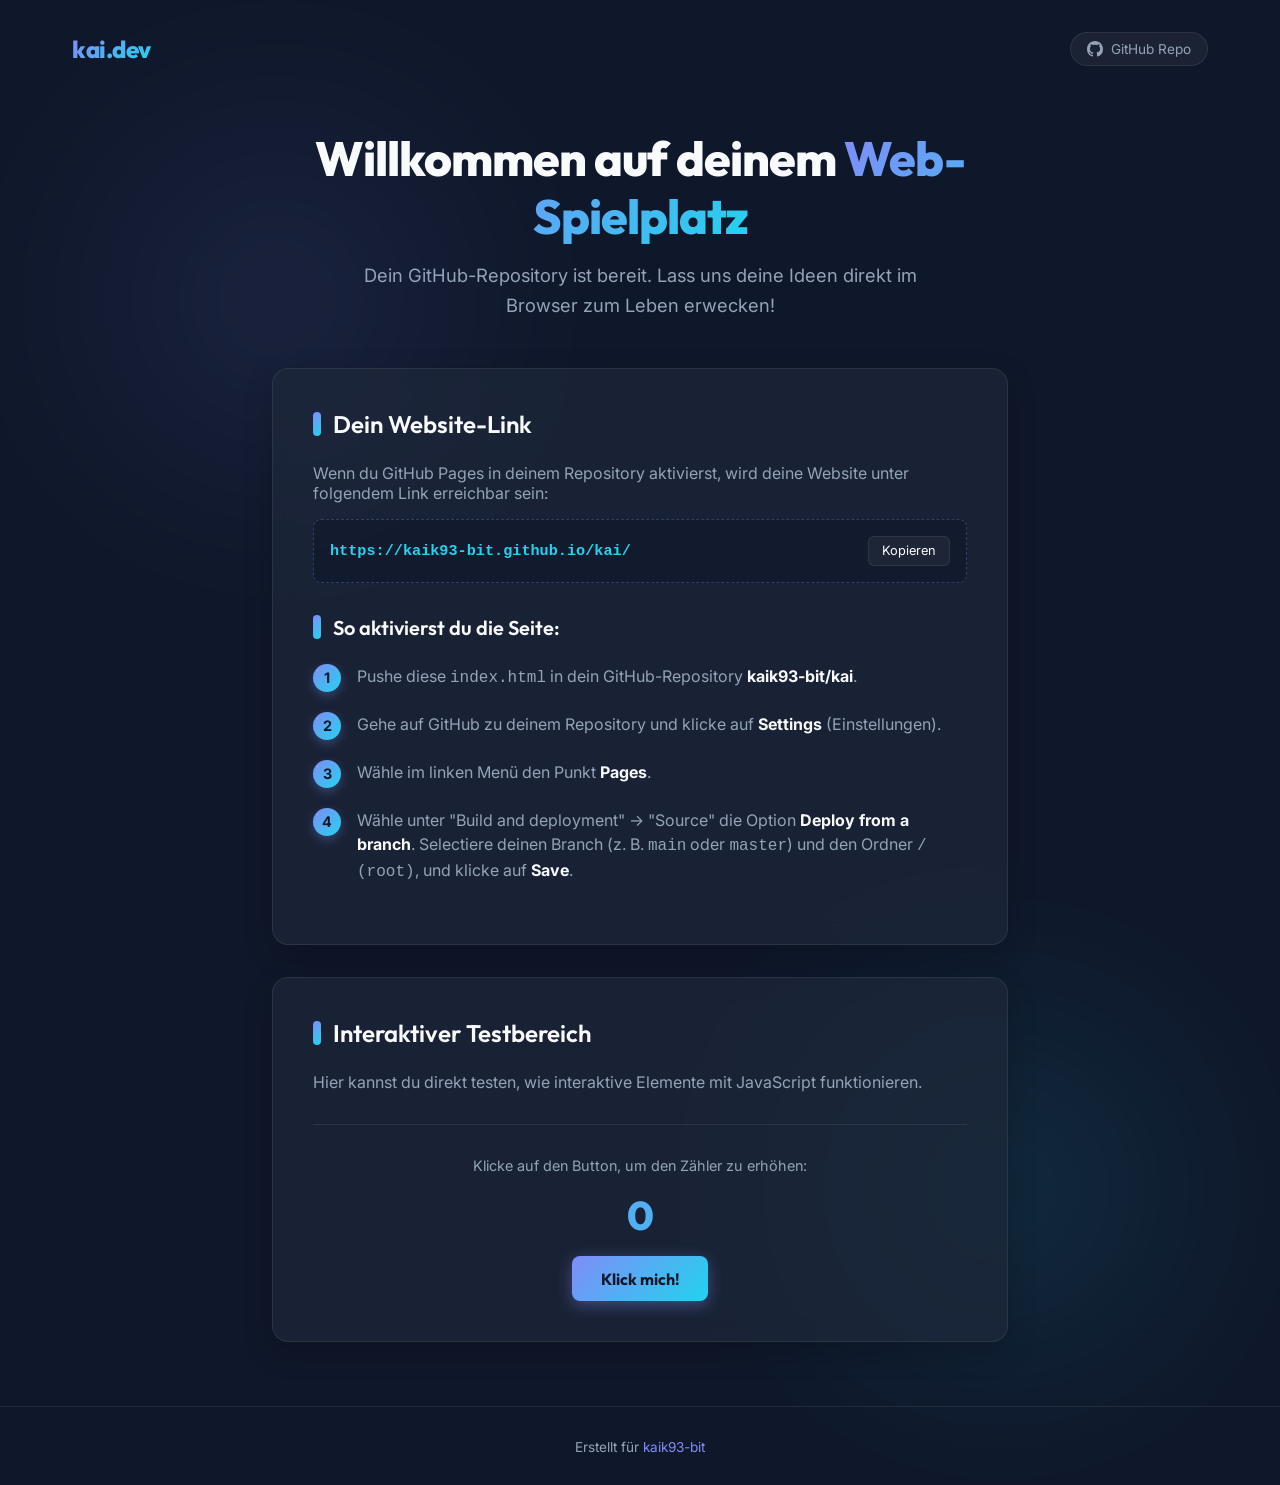
==== index.html @ a9481d17 "Create index.html Erste website erstellt" ====
<!DOCTYPE html>
<html lang="de">
<head>
    <meta charset="UTF-8">
    <meta name="viewport" content="width=device-width, initial-scale=1.0">
    <title>kaik93-bit | Web Playground</title>
    
    <!-- Google Fonts: Outfit & Inter -->
    <link rel="preconnect" href="https://fonts.googleapis.com">
    <link rel="preconnect" href="https://fonts.gstatic.com" crossorigin>
    <link href="https://fonts.googleapis.com/css2?family=Inter:wght@300;400;500;600;700&family=Outfit:wght@400;600;800&display=swap" rel="stylesheet">
    
    <style>
        :root {
            --bg-color: #0f172a;
            --card-bg: rgba(30, 41, 59, 0.7);
            --border-color: rgba(255, 255, 255, 0.08);
            --text-primary: #f8fafc;
            --text-secondary: #94a3b8;
            --primary: #818cf8;
            --secondary: #22d3ee;
            --success: #34d399;
            --gradient: linear-gradient(135deg, var(--primary), var(--secondary));
        }

        * {
            box-sizing: border-box;
            margin: 0;
            padding: 0;
        }

        body {
            font-family: 'Inter', sans-serif;
            background-color: var(--bg-color);
            color: var(--text-primary);
            min-height: 100vh;
            display: flex;
            flex-direction: column;
            justify-content: space-between;
            overflow-x: hidden;
            position: relative;
        }

        /* Ambient Glow Backgrounds */
        body::before, body::after {
            content: '';
            position: absolute;
            width: 300px;
            height: 300px;
            border-radius: 50%;
            filter: blur(120px);
            z-index: -1;
            opacity: 0.15;
        }

        body::before {
            background: var(--primary);
            top: 10%;
            left: 10%;
        }

        body::after {
            background: var(--secondary);
            bottom: 10%;
            right: 10%;
        }

        header {
            padding: 2rem;
            max-width: 1200px;
            width: 100%;
            margin: 0 auto;
            display: flex;
            justify-content: space-between;
            align-items: center;
        }

        .logo {
            font-family: 'Outfit', sans-serif;
            font-size: 1.5rem;
            font-weight: 800;
            background: var(--gradient);
            -webkit-background-clip: text;
            -webkit-text-fill-color: transparent;
            letter-spacing: -0.5px;
        }

        .repo-badge {
            background: rgba(255, 255, 255, 0.05);
            border: 1px solid var(--border-color);
            padding: 0.5rem 1rem;
            border-radius: 99px;
            font-size: 0.85rem;
            color: var(--text-secondary);
            text-decoration: none;
            transition: all 0.3s ease;
            display: flex;
            align-items: center;
            gap: 0.5rem;
        }

        .repo-badge:hover {
            background: rgba(255, 255, 255, 0.1);
            color: var(--text-primary);
            border-color: rgba(255, 255, 255, 0.2);
            transform: translateY(-2px);
        }

        main {
            max-width: 800px;
            width: 100%;
            margin: 0 auto;
            padding: 2rem;
            flex-grow: 1;
            display: flex;
            flex-direction: column;
            justify-content: center;
        }

        .hero {
            text-align: center;
            margin-bottom: 3rem;
        }

        .hero h1 {
            font-family: 'Outfit', sans-serif;
            font-size: 3rem;
            font-weight: 800;
            line-height: 1.2;
            margin-bottom: 1rem;
            letter-spacing: -1px;
        }

        .hero h1 span {
            background: var(--gradient);
            -webkit-background-clip: text;
            -webkit-text-fill-color: transparent;
        }

        .hero p {
            font-size: 1.15rem;
            color: var(--text-secondary);
            max-width: 600px;
            margin: 0 auto;
            line-height: 1.6;
        }

        .card {
            background: var(--card-bg);
            backdrop-filter: blur(12px);
            -webkit-backdrop-filter: blur(12px);
            border: 1px solid var(--border-color);
            border-radius: 16px;
            padding: 2.5rem;
            margin-bottom: 2rem;
            box-shadow: 0 10px 30px rgba(0, 0, 0, 0.2);
        }

        .card-title {
            font-family: 'Outfit', sans-serif;
            font-size: 1.5rem;
            font-weight: 600;
            margin-bottom: 1.5rem;
            display: flex;
            align-items: center;
            gap: 0.75rem;
        }

        .card-title::before {
            content: '';
            display: inline-block;
            width: 8px;
            height: 24px;
            background: var(--gradient);
            border-radius: 4px;
        }

        .step-list {
            list-style: none;
        }

        .step-item {
            margin-bottom: 1.25rem;
            display: flex;
            gap: 1rem;
            align-items: flex-start;
        }

        .step-number {
            background: var(--gradient);
            color: #0f172a;
            font-weight: 700;
            width: 28px;
            height: 28px;
            border-radius: 50%;
            display: flex;
            align-items: center;
            justify-content: center;
            flex-shrink: 0;
            font-size: 0.9rem;
            box-shadow: 0 4px 10px rgba(129, 140, 248, 0.3);
        }

        .step-content {
            font-size: 1rem;
            line-height: 1.5;
            color: var(--text-secondary);
        }

        .step-content strong {
            color: var(--text-primary);
        }

        .url-box {
            background: rgba(15, 23, 42, 0.6);
            border: 1px dashed rgba(129, 140, 248, 0.3);
            padding: 1rem;
            border-radius: 8px;
            margin-top: 1rem;
            font-family: monospace;
            font-size: 0.95rem;
            display: flex;
            justify-content: space-between;
            align-items: center;
            gap: 1rem;
            word-break: break-all;
        }

        .url-text {
            color: var(--secondary);
            font-weight: 600;
        }

        .copy-btn {
            background: rgba(255, 255, 255, 0.05);
            border: 1px solid var(--border-color);
            color: var(--text-primary);
            padding: 0.4rem 0.8rem;
            border-radius: 6px;
            font-family: 'Inter', sans-serif;
            font-size: 0.8rem;
            cursor: pointer;
            transition: all 0.2s ease;
        }

        .copy-btn:hover {
            background: var(--primary);
            border-color: var(--primary);
            color: #0f172a;
            font-weight: 600;
        }

        .interactive-playground {
            margin-top: 2rem;
            border-top: 1px solid var(--border-color);
            padding-top: 2rem;
            text-align: center;
        }

        .playground-btn {
            background: var(--gradient);
            border: none;
            color: #0f172a;
            padding: 0.8rem 1.8rem;
            border-radius: 8px;
            font-family: 'Outfit', sans-serif;
            font-weight: 700;
            font-size: 1rem;
            cursor: pointer;
            transition: all 0.3s ease;
            box-shadow: 0 4px 15px rgba(129, 140, 248, 0.4);
        }

        .playground-btn:hover {
            transform: translateY(-2px);
            box-shadow: 0 6px 20px rgba(129, 140, 248, 0.6);
        }

        .playground-btn:active {
            transform: translateY(1px);
        }

        .counter-display {
            font-size: 2.5rem;
            font-weight: 800;
            margin: 1rem 0;
            font-family: 'Outfit', sans-serif;
            background: var(--gradient);
            -webkit-background-clip: text;
            -webkit-text-fill-color: transparent;
        }

        footer {
            text-align: center;
            padding: 2rem;
            color: var(--text-secondary);
            font-size: 0.85rem;
            border-top: 1px solid var(--border-color);
            margin-top: auto;
        }

        footer a {
            color: var(--primary);
            text-decoration: none;
        }

        footer a:hover {
            text-decoration: underline;
        }

        @media (max-width: 600px) {
            .hero h1 {
                font-size: 2.25rem;
            }
            .card {
                padding: 1.5rem;
            }
        }
    </style>
</head>
<body>

    <header>
        <div class="logo">kai.dev</div>
        <a href="https://github.com/kaik93-bit/kai" target="_blank" class="repo-badge">
            <svg height="16" width="16" viewBox="0 0 16 16" fill="currentColor" style="display:inline-block;vertical-align:text-bottom;">
                <path d="M8 0c4.42 0 8 3.58 8 8a8.013 8.013 0 0 1-5.45 7.59c-.4.08-.55-.17-.55-.38 0-.27.01-1.13.01-2.2 0-.75-.25-1.23-.54-1.48 1.78-.2 3.65-.88 3.65-3.95 0-.88-.31-1.59-.82-2.15.08-.2.36-1.02-.08-2.12 0 0-.67-.22-2.2.82-.64-.18-1.32-.27-2-.27-.68 0-1.36.09-2 .27-1.53-1.03-2.2-.82-2.2-.82-.44 1.1-.16 1.92-.08 2.12-.51.56-.82 1.28-.82 2.15 0 3.06 1.86 3.75 3.64 3.95-.23.2-.44.55-.51 1.07-.46.21-1.61.55-2.33-.66-.15-.24-.6-.83-1.23-.82-.67.01-.27.38.01.53.34.19.73.9.82 1.13.16.45.68 1.35 2.69.91 0 .67.01 1.3.01 1.49 0 .21-.15.45-.55.38A7.995 7.995 0 0 1 0 8c0-4.42 3.58-8 8-8Z"></path>
            </svg>
            GitHub Repo
        </a>
    </header>

    <main>
        <section class="hero">
            <h1>Willkommen auf deinem <span>Web-Spielplatz</span></h1>
            <p>Dein GitHub-Repository ist bereit. Lass uns deine Ideen direkt im Browser zum Leben erwecken!</p>
        </section>

        <section class="card">
            <div class="card-title">Dein Website-Link</div>
            <p style="color: var(--text-secondary); margin-bottom: 1rem;">
                Wenn du GitHub Pages in deinem Repository aktivierst, wird deine Website unter folgendem Link erreichbar sein:
            </p>
            <div class="url-box">
                <span class="url-text" id="siteUrl">https://kaik93-bit.github.io/kai/</span>
                <button class="copy-btn" onclick="copyUrl()">Kopieren</button>
            </div>

            <div class="step-list" style="margin-top: 2rem;">
                <div class="card-title" style="font-size: 1.25rem;">So aktivierst du die Seite:</div>
                
                <div class="step-item">
                    <div class="step-number">1</div>
                    <div class="step-content">
                        Pushe diese <code>index.html</code> in dein GitHub-Repository <strong>kaik93-bit/kai</strong>.
                    </div>
                </div>

                <div class="step-item">
                    <div class="step-number">2</div>
                    <div class="step-content">
                        Gehe auf GitHub zu deinem Repository und klicke auf <strong>Settings</strong> (Einstellungen).
                    </div>
                </div>

                <div class="step-item">
                    <div class="step-number">3</div>
                    <div class="step-content">
                        Wähle im linken Menü den Punkt <strong>Pages</strong>.
                    </div>
                </div>

                <div class="step-item">
                    <div class="step-number">4</div>
                    <div class="step-content">
                        Wähle unter "Build and deployment" -> "Source" die Option <strong>Deploy from a branch</strong>. Selectiere deinen Branch (z. B. <code>main</code> oder <code>master</code>) und den Ordner <code>/ (root)</code>, und klicke auf <strong>Save</strong>.
                    </div>
                </div>
            </div>
        </section>

        <section class="card">
            <div class="card-title">Interaktiver Testbereich</div>
            <p style="color: var(--text-secondary); margin-bottom: 1.5rem;">
                Hier kannst du direkt testen, wie interaktive Elemente mit JavaScript funktionieren.
            </p>
            
            <div class="interactive-playground">
                <p style="color: var(--text-secondary); font-size: 0.9rem;">Klicke auf den Button, um den Zähler zu erhöhen:</p>
                <div class="counter-display" id="counter">0</div>
                <button class="playground-btn" onclick="incrementCounter()">Klick mich!</button>
            </div>
        </section>
    </main>

    <footer>
        <p>Erstellt für <a href="https://github.com/kaik93-bit" target="_blank">kaik93-bit</a></p>
    </footer>

    <script>
        function copyUrl() {
            const urlText = document.getElementById('siteUrl').innerText;
            navigator.clipboard.writeText(urlText).then(() => {
                const btn = document.querySelector('.copy-btn');
                btn.innerText = 'Kopiert!';
                btn.style.background = 'var(--success)';
                btn.style.borderColor = 'var(--success)';
                btn.style.color = '#0f172a';
                btn.style.fontWeight = '700';
                
                setTimeout(() => {
                    btn.innerText = 'Kopieren';
                    btn.style.background = 'rgba(255, 255, 255, 0.05)';
                    btn.style.borderColor = 'var(--border-color)';
                    btn.style.color = 'var(--text-primary)';
                    btn.style.fontWeight = '400';
                }, 2000);
            }).catch(err => {
                console.error('Fehler beim Kopieren: ', err);
            });
        }

        let count = 0;
        function incrementCounter() {
            count++;
            const counterEl = document.getElementById('counter');
            counterEl.innerText = count;
            
            // Subtle scaling animation on click
            counterEl.style.transform = 'scale(1.2)';
            counterEl.style.transition = 'transform 0.1s ease';
            setTimeout(() => {
                counterEl.style.transform = 'scale(1)';
            }, 100);
        }
    </style>
</body>
</html>
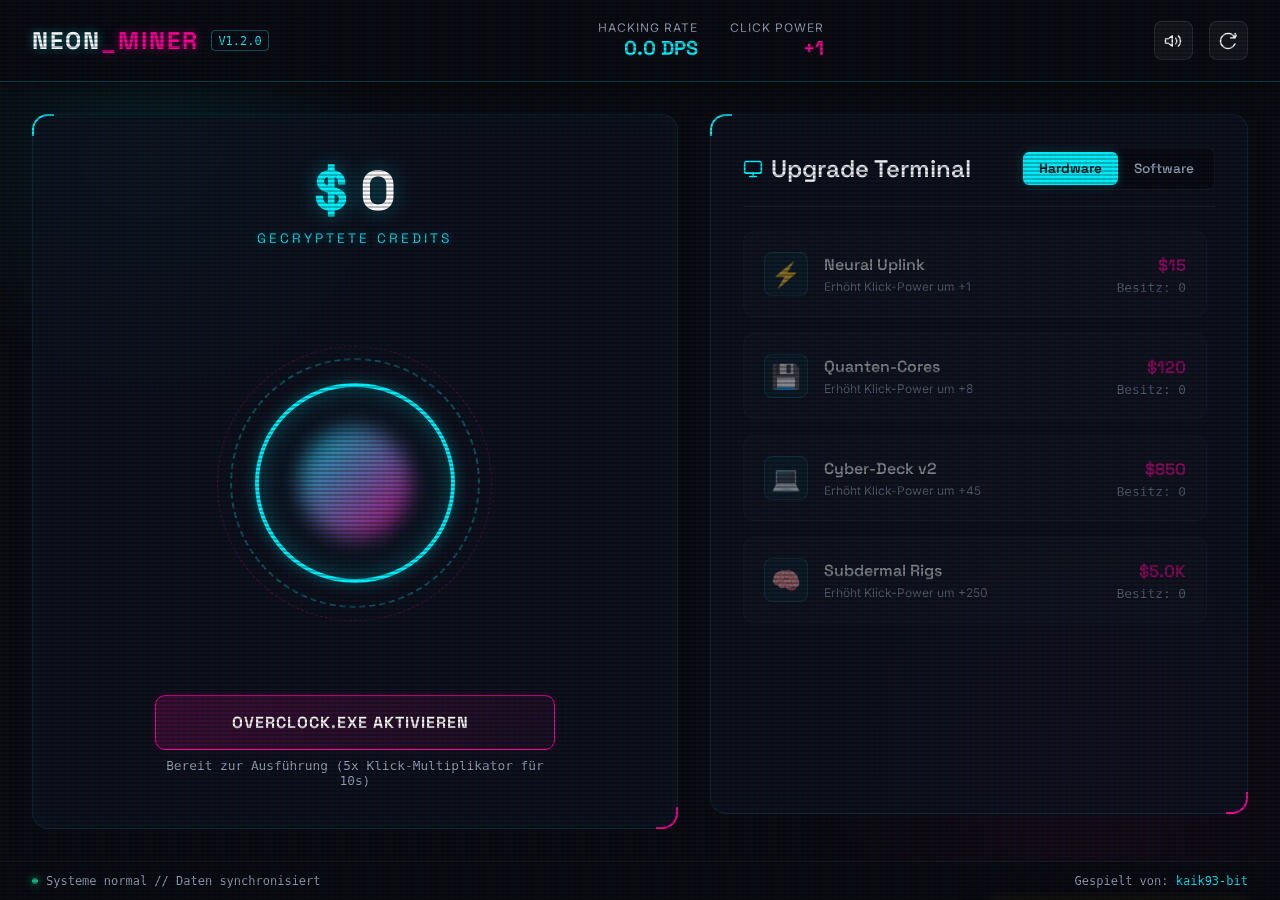
==== commit 82fd59de: "Update index.html Cyberpunk Miner Spiel hinzugefügt" ====
--- a/index.html
+++ b/index.html
@@ -3,30 +3,37 @@
 <head>
     <meta charset="UTF-8">
     <meta name="viewport" content="width=device-width, initial-scale=1.0">
-    <title>kaik93-bit | Web Playground</title>
+    <title>NEON_MINER // Cyberpunk Idle Clicker</title>
     
-    <!-- Google Fonts: Outfit & Inter -->
+    <!-- Google Fonts: Space Grotesk (Sci-Fi headings) & Inter (Clean UI text) -->
     <link rel="preconnect" href="https://fonts.googleapis.com">
     <link rel="preconnect" href="https://fonts.gstatic.com" crossorigin>
-    <link href="https://fonts.googleapis.com/css2?family=Inter:wght@300;400;500;600;700&family=Outfit:wght@400;600;800&display=swap" rel="stylesheet">
+    <link href="https://fonts.googleapis.com/css2?family=Inter:wght@300;400;500;600;700&family=Space+Grotesk:wght@400;600;700&display=swap" rel="stylesheet">
     
     <style>
         :root {
-            --bg-color: #0f172a;
-            --card-bg: rgba(30, 41, 59, 0.7);
-            --border-color: rgba(255, 255, 255, 0.08);
-            --text-primary: #f8fafc;
+            --bg-color: #080b11;
+            --panel-bg: rgba(13, 19, 33, 0.75);
+            --border-glow: rgba(0, 242, 254, 0.15);
+            --text-primary: #f1f5f9;
             --text-secondary: #94a3b8;
-            --primary: #818cf8;
-            --secondary: #22d3ee;
-            --success: #34d399;
-            --gradient: linear-gradient(135deg, var(--primary), var(--secondary));
+            
+            /* Neon color scheme */
+            --cyan: #00f2fe;
+            --magenta: #fe019a;
+            --yellow: #f8e71c;
+            --success: #10b981;
+            
+            --neon-shadow-cyan: 0 0 15px rgba(0, 242, 254, 0.35);
+            --neon-shadow-magenta: 0 0 15px rgba(254, 1, 154, 0.35);
         }
 
         * {
             box-sizing: border-box;
             margin: 0;
             padding: 0;
+            user-select: none;
+            -webkit-user-select: none;
         }
 
         body {
@@ -36,403 +43,1297 @@
             min-height: 100vh;
             display: flex;
             flex-direction: column;
-            justify-content: space-between;
             overflow-x: hidden;
             position: relative;
         }
 
-        /* Ambient Glow Backgrounds */
-        body::before, body::after {
-            content: '';
-            position: absolute;
-            width: 300px;
-            height: 300px;
-            border-radius: 50%;
-            filter: blur(120px);
+        /* Scanline Overlay for Cyberpunk CRT effect */
+        body::before {
+            content: " ";
+            display: block;
+            position: fixed;
+            top: 0; left: 0; bottom: 0; right: 0;
+            background: linear-gradient(rgba(18, 16, 16, 0) 50%, rgba(0, 0, 0, 0.25) 50%), linear-gradient(90deg, rgba(255, 0, 0, 0.06), rgba(0, 255, 0, 0.02), rgba(0, 0, 255, 0.06));
+            z-index: 9999;
+            background-size: 100% 4px, 6px 100%;
+            pointer-events: none;
+        }
+
+        /* Glow effects in the background */
+        .ambient-glow-1 {
+            position: fixed;
+            width: 500px;
+            height: 500px;
+            background: radial-gradient(circle, rgba(0, 242, 254, 0.08) 0%, transparent 70%);
+            top: -100px;
+            left: -100px;
+            pointer-events: none;
             z-index: -1;
-            opacity: 0.15;
-        }
-
-        body::before {
-            background: var(--primary);
-            top: 10%;
-            left: 10%;
-        }
-
-        body::after {
-            background: var(--secondary);
-            bottom: 10%;
-            right: 10%;
+        }
+
+        .ambient-glow-2 {
+            position: fixed;
+            width: 600px;
+            height: 600px;
+            background: radial-gradient(circle, rgba(254, 1, 154, 0.06) 0%, transparent 70%);
+            bottom: -150px;
+            right: -100px;
+            pointer-events: none;
+            z-index: -1;
         }
 
         header {
-            padding: 2rem;
-            max-width: 1200px;
-            width: 100%;
-            margin: 0 auto;
+            background: rgba(8, 11, 17, 0.9);
+            border-bottom: 1px solid rgba(0, 242, 254, 0.2);
+            padding: 1.25rem 2rem;
             display: flex;
             justify-content: space-between;
             align-items: center;
-        }
-
-        .logo {
-            font-family: 'Outfit', sans-serif;
+            backdrop-filter: blur(10px);
+            z-index: 10;
+            box-shadow: 0 4px 20px rgba(0, 0, 0, 0.5);
+        }
+
+        .brand-container {
+            display: flex;
+            align-items: center;
+            gap: 0.75rem;
+        }
+
+        .brand {
+            font-family: 'Space Grotesk', sans-serif;
+            font-weight: 700;
             font-size: 1.5rem;
-            font-weight: 800;
-            background: var(--gradient);
-            -webkit-background-clip: text;
-            -webkit-text-fill-color: transparent;
-            letter-spacing: -0.5px;
-        }
-
-        .repo-badge {
+            letter-spacing: 2px;
+            color: #fff;
+            text-shadow: 0 0 10px rgba(0, 242, 254, 0.5);
+        }
+
+        .brand span {
+            color: var(--magenta);
+            text-shadow: 0 0 10px rgba(254, 1, 154, 0.5);
+        }
+
+        .version {
+            font-family: monospace;
+            font-size: 0.75rem;
+            color: var(--cyan);
+            border: 1px solid rgba(0, 242, 254, 0.4);
+            padding: 0.15rem 0.4rem;
+            border-radius: 4px;
+        }
+
+        .stats-summary {
+            display: flex;
+            align-items: center;
+            gap: 2rem;
+        }
+
+        .stat-item {
+            text-align: right;
+        }
+
+        .stat-label {
+            font-size: 0.75rem;
+            text-transform: uppercase;
+            letter-spacing: 1px;
+            color: var(--text-secondary);
+        }
+
+        .stat-value {
+            font-family: 'Space Grotesk', sans-serif;
+            font-weight: 700;
+            font-size: 1.25rem;
+        }
+
+        .header-controls {
+            display: flex;
+            align-items: center;
+            gap: 1rem;
+        }
+
+        .icon-btn {
             background: rgba(255, 255, 255, 0.05);
-            border: 1px solid var(--border-color);
-            padding: 0.5rem 1rem;
-            border-radius: 99px;
-            font-size: 0.85rem;
-            color: var(--text-secondary);
-            text-decoration: none;
-            transition: all 0.3s ease;
-            display: flex;
-            align-items: center;
-            gap: 0.5rem;
-        }
-
-        .repo-badge:hover {
-            background: rgba(255, 255, 255, 0.1);
+            border: 1px solid rgba(255, 255, 255, 0.1);
             color: var(--text-primary);
-            border-color: rgba(255, 255, 255, 0.2);
-            transform: translateY(-2px);
-        }
-
-        main {
-            max-width: 800px;
+            padding: 0.6rem;
+            border-radius: 8px;
+            cursor: pointer;
+            transition: all 0.2s ease;
+            display: flex;
+            align-items: center;
+            justify-content: center;
+        }
+
+        .icon-btn:hover {
+            background: rgba(0, 242, 254, 0.1);
+            border-color: var(--cyan);
+            color: var(--cyan);
+            box-shadow: 0 0 10px rgba(0, 242, 254, 0.2);
+        }
+
+        /* Main Game Layout */
+        .game-container {
+            display: grid;
+            grid-template-columns: 1.2fr 1fr;
+            max-width: 1400px;
             width: 100%;
             margin: 0 auto;
             padding: 2rem;
+            gap: 2rem;
             flex-grow: 1;
-            display: flex;
-            flex-direction: column;
-            justify-content: center;
-        }
-
-        .hero {
-            text-align: center;
-            margin-bottom: 3rem;
-        }
-
-        .hero h1 {
-            font-family: 'Outfit', sans-serif;
-            font-size: 3rem;
-            font-weight: 800;
-            line-height: 1.2;
-            margin-bottom: 1rem;
-            letter-spacing: -1px;
-        }
-
-        .hero h1 span {
-            background: var(--gradient);
-            -webkit-background-clip: text;
-            -webkit-text-fill-color: transparent;
-        }
-
-        .hero p {
-            font-size: 1.15rem;
-            color: var(--text-secondary);
-            max-width: 600px;
-            margin: 0 auto;
-            line-height: 1.6;
-        }
-
-        .card {
-            background: var(--card-bg);
-            backdrop-filter: blur(12px);
-            -webkit-backdrop-filter: blur(12px);
-            border: 1px solid var(--border-color);
+        }
+
+        @media (max-width: 1024px) {
+            .game-container {
+                grid-template-columns: 1fr;
+            }
+        }
+
+        /* Left Side: Mining Terminal & Core */
+        .terminal-panel {
+            background: var(--panel-bg);
+            border: 1px solid rgba(0, 242, 254, 0.1);
             border-radius: 16px;
             padding: 2.5rem;
-            margin-bottom: 2rem;
-            box-shadow: 0 10px 30px rgba(0, 0, 0, 0.2);
-        }
-
-        .card-title {
-            font-family: 'Outfit', sans-serif;
+            display: flex;
+            flex-direction: column;
+            align-items: center;
+            justify-content: space-between;
+            position: relative;
+            box-shadow: inset 0 0 20px rgba(0, 242, 254, 0.03);
+            backdrop-filter: blur(15px);
+        }
+
+        /* Decorative Terminal Border Corners */
+        .terminal-panel::after, .shop-panel::after {
+            content: '';
+            position: absolute;
+            top: -1px; left: -1px; width: 20px; height: 20px;
+            border-top: 2px solid var(--cyan);
+            border-left: 2px solid var(--cyan);
+            border-radius: 16px 0 0 0;
+            pointer-events: none;
+        }
+
+        .terminal-panel::before, .shop-panel::before {
+            content: '';
+            position: absolute;
+            bottom: -1px; right: -1px; width: 20px; height: 20px;
+            border-bottom: 2px solid var(--magenta);
+            border-right: 2px solid var(--magenta);
+            border-radius: 0 0 16px 0;
+            pointer-events: none;
+        }
+
+        .display-container {
+            text-align: center;
+            margin-bottom: 1.5rem;
+        }
+
+        .credits-total {
+            font-family: 'Space Grotesk', sans-serif;
+            font-size: 3.5rem;
+            font-weight: 700;
+            color: #fff;
+            text-shadow: 0 0 20px rgba(0, 242, 254, 0.4);
+            margin-bottom: 0.25rem;
+            display: flex;
+            align-items: center;
+            justify-content: center;
+            gap: 0.75rem;
+        }
+
+        .credits-label {
+            font-family: 'Space Grotesk', sans-serif;
+            font-size: 0.85rem;
+            letter-spacing: 3px;
+            text-transform: uppercase;
+            color: var(--cyan);
+            text-shadow: 0 0 8px rgba(0, 242, 254, 0.3);
+        }
+
+        /* Interactive Glowing Node Core */
+        .mining-core-wrapper {
+            position: relative;
+            width: 280px;
+            height: 280px;
+            margin: 2.5rem 0;
+            display: flex;
+            justify-content: center;
+            align-items: center;
+        }
+
+        .mining-core {
+            width: 200px;
+            height: 200px;
+            border-radius: 50%;
+            background: radial-gradient(circle, rgba(13, 27, 42, 1) 0%, rgba(8, 14, 24, 1) 100%);
+            border: 4px solid var(--cyan);
+            box-shadow: var(--neon-shadow-cyan), inset 0 0 25px rgba(0, 242, 254, 0.3);
+            cursor: pointer;
+            position: relative;
+            transition: all 0.1s cubic-bezier(0.175, 0.885, 0.32, 1.275);
+            display: flex;
+            justify-content: center;
+            align-items: center;
+            z-index: 2;
+        }
+
+        .mining-core:hover {
+            transform: scale(1.03);
+            border-color: #fff;
+            box-shadow: 0 0 25px rgba(0, 242, 254, 0.6), inset 0 0 35px rgba(0, 242, 254, 0.5);
+        }
+
+        .mining-core:active {
+            transform: scale(0.95);
+            border-color: var(--magenta);
+            box-shadow: 0 0 30px rgba(254, 1, 154, 0.8), inset 0 0 40px rgba(254, 1, 154, 0.6);
+        }
+
+        .core-inner-glow {
+            width: 110px;
+            height: 110px;
+            border-radius: 50%;
+            background: linear-gradient(135deg, var(--cyan), var(--magenta));
+            opacity: 0.7;
+            filter: blur(10px);
+            animation: pulse 4s infinite alternate;
+        }
+
+        /* Core Ring Rotation Animations */
+        .core-orbit-ring {
+            position: absolute;
+            border: 2px dashed rgba(0, 242, 254, 0.3);
+            border-radius: 50%;
+            pointer-events: none;
+        }
+
+        .ring-1 {
+            width: 250px;
+            height: 250px;
+            animation: rotate-cw 20s linear infinite;
+        }
+
+        .ring-2 {
+            width: 275px;
+            height: 275px;
+            border: 1px dashed rgba(254, 1, 154, 0.3);
+            animation: rotate-ccw 15s linear infinite;
+        }
+
+        /* Floating text effects on click */
+        .floating-text {
+            position: absolute;
+            font-family: 'Space Grotesk', sans-serif;
+            font-weight: 700;
+            font-size: 1.5rem;
+            color: var(--cyan);
+            pointer-events: none;
+            z-index: 5;
+            animation: floatUp 0.8s ease-out forwards;
+            text-shadow: 0 0 8px rgba(0, 242, 254, 0.6);
+        }
+
+        .floating-text.multiplier {
+            color: var(--yellow);
+            text-shadow: 0 0 8px rgba(248, 231, 28, 0.6);
+        }
+
+        /* Buffs & Power-ups */
+        .overclock-container {
+            width: 100%;
+            max-width: 400px;
+            text-align: center;
+        }
+
+        .overclock-btn {
+            width: 100%;
+            background: linear-gradient(135deg, rgba(254, 1, 154, 0.2) 0%, rgba(254, 1, 154, 0.05) 100%);
+            border: 1px solid var(--magenta);
+            color: #fff;
+            padding: 1rem;
+            border-radius: 10px;
+            font-family: 'Space Grotesk', sans-serif;
+            font-weight: 700;
+            font-size: 1rem;
+            letter-spacing: 1px;
+            cursor: pointer;
+            transition: all 0.3s ease;
+            box-shadow: 0 0 10px rgba(254, 1, 154, 0.1);
+            position: relative;
+            overflow: hidden;
+            display: flex;
+            align-items: center;
+            justify-content: center;
+            gap: 0.5rem;
+        }
+
+        .overclock-btn:hover:not(:disabled) {
+            background: linear-gradient(135deg, rgba(254, 1, 154, 0.4) 0%, rgba(254, 1, 154, 0.1) 100%);
+            box-shadow: var(--neon-shadow-magenta);
+            transform: translateY(-2px);
+        }
+
+        .overclock-btn:disabled {
+            border-color: rgba(255, 255, 255, 0.1);
+            color: var(--text-secondary);
+            cursor: not-allowed;
+            background: rgba(255, 255, 255, 0.02);
+        }
+
+        .overclock-progress {
+            position: absolute;
+            bottom: 0;
+            left: 0;
+            height: 4px;
+            background: var(--magenta);
+            width: 0%;
+            box-shadow: 0 0 10px var(--magenta);
+            transition: width 0.1s linear;
+        }
+
+        .overclock-cooldown-text {
+            font-size: 0.8rem;
+            color: var(--text-secondary);
+            margin-top: 0.5rem;
+            font-family: monospace;
+        }
+
+        /* Right Side: Upgrade Shop */
+        .shop-panel {
+            background: var(--panel-bg);
+            border: 1px solid rgba(0, 242, 254, 0.1);
+            border-radius: 16px;
+            padding: 2rem;
+            display: flex;
+            flex-direction: column;
+            max-height: 700px;
+            backdrop-filter: blur(15px);
+        }
+
+        .shop-header {
+            display: flex;
+            justify-content: space-between;
+            align-items: center;
+            margin-bottom: 1.5rem;
+            border-bottom: 1px solid rgba(255, 255, 255, 0.08);
+            padding-bottom: 1rem;
+        }
+
+        .shop-title {
+            font-family: 'Space Grotesk', sans-serif;
             font-size: 1.5rem;
             font-weight: 600;
-            margin-bottom: 1.5rem;
-            display: flex;
-            align-items: center;
-            gap: 0.75rem;
-        }
-
-        .card-title::before {
-            content: '';
-            display: inline-block;
-            width: 8px;
-            height: 24px;
-            background: var(--gradient);
-            border-radius: 4px;
-        }
-
-        .step-list {
-            list-style: none;
-        }
-
-        .step-item {
-            margin-bottom: 1.25rem;
-            display: flex;
-            gap: 1rem;
-            align-items: flex-start;
-        }
-
-        .step-number {
-            background: var(--gradient);
-            color: #0f172a;
-            font-weight: 700;
-            width: 28px;
-            height: 28px;
-            border-radius: 50%;
-            display: flex;
-            align-items: center;
-            justify-content: center;
-            flex-shrink: 0;
-            font-size: 0.9rem;
-            box-shadow: 0 4px 10px rgba(129, 140, 248, 0.3);
-        }
-
-        .step-content {
-            font-size: 1rem;
-            line-height: 1.5;
+            display: flex;
+            align-items: center;
+            gap: 0.5rem;
+        }
+
+        .shop-tabs {
+            display: flex;
+            background: rgba(0, 0, 0, 0.3);
+            padding: 0.25rem;
+            border-radius: 8px;
+            border: 1px solid rgba(255, 255, 255, 0.05);
+        }
+
+        .shop-tab {
+            background: transparent;
+            border: none;
             color: var(--text-secondary);
-        }
-
-        .step-content strong {
-            color: var(--text-primary);
-        }
-
-        .url-box {
-            background: rgba(15, 23, 42, 0.6);
-            border: 1px dashed rgba(129, 140, 248, 0.3);
-            padding: 1rem;
-            border-radius: 8px;
-            margin-top: 1rem;
-            font-family: monospace;
-            font-size: 0.95rem;
+            padding: 0.5rem 1rem;
+            border-radius: 6px;
+            cursor: pointer;
+            font-size: 0.85rem;
+            font-weight: 600;
+            transition: all 0.2s ease;
+            font-family: 'Space Grotesk', sans-serif;
+        }
+
+        .shop-tab.active {
+            background: var(--cyan);
+            color: #080b11;
+            box-shadow: 0 0 10px rgba(0, 242, 254, 0.3);
+        }
+
+        .upgrades-list {
+            overflow-y: auto;
+            flex-grow: 1;
+            padding-right: 0.5rem;
+        }
+
+        /* Custom Scrollbar for Shop */
+        .upgrades-list::-webkit-scrollbar {
+            width: 6px;
+        }
+        .upgrades-list::-webkit-scrollbar-track {
+            background: rgba(255, 255, 255, 0.02);
+            border-radius: 3px;
+        }
+        .upgrades-list::-webkit-scrollbar-thumb {
+            background: rgba(0, 242, 254, 0.2);
+            border-radius: 3px;
+        }
+        .upgrades-list::-webkit-scrollbar-thumb:hover {
+            background: var(--cyan);
+        }
+
+        .upgrade-card {
+            background: rgba(255, 255, 255, 0.02);
+            border: 1px solid rgba(255, 255, 255, 0.06);
+            border-radius: 12px;
+            padding: 1.25rem;
+            margin-bottom: 1rem;
             display: flex;
             justify-content: space-between;
             align-items: center;
-            gap: 1rem;
-            word-break: break-all;
-        }
-
-        .url-text {
-            color: var(--secondary);
-            font-weight: 600;
-        }
-
-        .copy-btn {
-            background: rgba(255, 255, 255, 0.05);
-            border: 1px solid var(--border-color);
-            color: var(--text-primary);
-            padding: 0.4rem 0.8rem;
-            border-radius: 6px;
-            font-family: 'Inter', sans-serif;
-            font-size: 0.8rem;
             cursor: pointer;
             transition: all 0.2s ease;
         }
 
-        .copy-btn:hover {
-            background: var(--primary);
-            border-color: var(--primary);
-            color: #0f172a;
+        .upgrade-card:hover:not(.disabled) {
+            background: rgba(0, 242, 254, 0.04);
+            border-color: rgba(0, 242, 254, 0.4);
+            transform: translateX(3px);
+            box-shadow: 0 4px 15px rgba(0, 242, 254, 0.05);
+        }
+
+        .upgrade-card.disabled {
+            opacity: 0.5;
+            cursor: not-allowed;
+        }
+
+        .upgrade-card.disabled .upgrade-cost {
+            color: var(--magenta);
+        }
+
+        .upgrade-details {
+            display: flex;
+            align-items: center;
+            gap: 1rem;
+            flex-grow: 1;
+        }
+
+        .upgrade-icon-wrapper {
+            width: 44px;
+            height: 44px;
+            border-radius: 8px;
+            background: rgba(0, 242, 254, 0.08);
+            border: 1px solid rgba(0, 242, 254, 0.2);
+            display: flex;
+            justify-content: center;
+            align-items: center;
+            flex-shrink: 0;
+            color: var(--cyan);
+        }
+
+        .upgrade-card:hover:not(.disabled) .upgrade-icon-wrapper {
+            color: #fff;
+            background: var(--cyan);
+            border-color: var(--cyan);
+            box-shadow: 0 0 10px rgba(0, 242, 254, 0.3);
+        }
+
+        .upgrade-text {
+            display: flex;
+            flex-direction: column;
+            gap: 0.25rem;
+        }
+
+        .upgrade-name {
+            font-family: 'Space Grotesk', sans-serif;
             font-weight: 600;
-        }
-
-        .interactive-playground {
-            margin-top: 2rem;
-            border-top: 1px solid var(--border-color);
-            padding-top: 2rem;
-            text-align: center;
-        }
-
-        .playground-btn {
-            background: var(--gradient);
-            border: none;
-            color: #0f172a;
-            padding: 0.8rem 1.8rem;
+            font-size: 1rem;
+        }
+
+        .upgrade-desc {
+            font-size: 0.75rem;
+            color: var(--text-secondary);
+        }
+
+        .upgrade-meta {
+            text-align: right;
+            display: flex;
+            flex-direction: column;
+            gap: 0.25rem;
+            min-width: 90px;
+        }
+
+        .upgrade-cost {
+            font-family: 'Space Grotesk', sans-serif;
+            font-weight: 700;
+            color: var(--cyan);
+            font-size: 1.05rem;
+        }
+
+        .upgrade-count {
+            font-family: monospace;
+            font-size: 0.8rem;
+            color: var(--text-secondary);
+        }
+
+        /* Achievements Banner */
+        .achievement-toast {
+            position: fixed;
+            bottom: 2rem;
+            right: 2rem;
+            background: rgba(13, 19, 33, 0.95);
+            border: 1px solid var(--yellow);
             border-radius: 8px;
-            font-family: 'Outfit', sans-serif;
-            font-weight: 700;
-            font-size: 1rem;
-            cursor: pointer;
-            transition: all 0.3s ease;
-            box-shadow: 0 4px 15px rgba(129, 140, 248, 0.4);
-        }
-
-        .playground-btn:hover {
-            transform: translateY(-2px);
-            box-shadow: 0 6px 20px rgba(129, 140, 248, 0.6);
-        }
-
-        .playground-btn:active {
-            transform: translateY(1px);
-        }
-
-        .counter-display {
-            font-size: 2.5rem;
-            font-weight: 800;
-            margin: 1rem 0;
-            font-family: 'Outfit', sans-serif;
-            background: var(--gradient);
-            -webkit-background-clip: text;
-            -webkit-text-fill-color: transparent;
-        }
-
-        footer {
-            text-align: center;
-            padding: 2rem;
+            padding: 1rem 1.5rem;
+            box-shadow: 0 10px 30px rgba(0,0,0,0.5), 0 0 15px rgba(248, 231, 28, 0.15);
+            display: flex;
+            align-items: center;
+            gap: 1rem;
+            z-index: 1000;
+            transform: translateY(150%);
+            transition: transform 0.5s cubic-bezier(0.175, 0.885, 0.32, 1.275);
+            max-width: 320px;
+        }
+
+        .achievement-toast.show {
+            transform: translateY(0);
+        }
+
+        .achievement-icon {
+            font-size: 1.75rem;
+            color: var(--yellow);
+            text-shadow: 0 0 10px rgba(248, 231, 28, 0.4);
+        }
+
+        .achievement-title {
+            font-family: 'Space Grotesk', sans-serif;
+            font-weight: 600;
+            font-size: 0.9rem;
+            color: #fff;
+        }
+
+        .achievement-desc {
+            font-size: 0.75rem;
             color: var(--text-secondary);
-            font-size: 0.85rem;
-            border-top: 1px solid var(--border-color);
-            margin-top: auto;
-        }
-
-        footer a {
-            color: var(--primary);
-            text-decoration: none;
-        }
-
-        footer a:hover {
-            text-decoration: underline;
-        }
-
-        @media (max-width: 600px) {
-            .hero h1 {
-                font-size: 2.25rem;
-            }
-            .card {
-                padding: 1.5rem;
-            }
+        }
+
+        /* Bottom Auto-Save Status */
+        .status-bar {
+            background: rgba(8, 11, 17, 0.85);
+            border-top: 1px solid rgba(255, 255, 255, 0.05);
+            padding: 0.75rem 2rem;
+            display: flex;
+            justify-content: space-between;
+            align-items: center;
+            font-size: 0.75rem;
+            color: var(--text-secondary);
+            font-family: monospace;
+        }
+
+        .save-indicator {
+            display: flex;
+            align-items: center;
+            gap: 0.5rem;
+        }
+
+        .save-dot {
+            width: 6px;
+            height: 6px;
+            background: var(--success);
+            border-radius: 50%;
+            display: inline-block;
+            box-shadow: 0 0 8px var(--success);
+        }
+
+        /* Keyframes */
+        @keyframes pulse {
+            0% { transform: scale(0.9); opacity: 0.5; }
+            100% { transform: scale(1.1); opacity: 0.85; }
+        }
+
+        @keyframes rotate-cw {
+            from { transform: rotate(0deg); }
+            to { transform: rotate(360deg); }
+        }
+
+        @keyframes rotate-ccw {
+            from { transform: rotate(0deg); }
+            to { transform: rotate(-360deg); }
+        }
+
+        @keyframes floatUp {
+            0% {
+                opacity: 1;
+                transform: translate(-50%, -50%) translateY(0) scale(1);
+            }
+            100% {
+                opacity: 0;
+                transform: translate(-50%, -50%) translateY(-100px) scale(0.8);
+            }
+        }
+
+        /* Highlight animation for core clicked */
+        .core-click-pulse {
+            animation: corePulse 0.15s ease-out;
+        }
+
+        @keyframes corePulse {
+            0% { box-shadow: 0 0 15px rgba(0, 242, 254, 0.4), inset 0 0 10px rgba(0, 242, 254, 0.2); }
+            50% { box-shadow: 0 0 40px rgba(0, 242, 254, 0.8), inset 0 0 25px rgba(0, 242, 254, 0.5); }
+            100% { box-shadow: var(--neon-shadow-cyan), inset 0 0 25px rgba(0, 242, 254, 0.3); }
         }
     </style>
 </head>
 <body>
 
+    <div class="ambient-glow-1"></div>
+    <div class="ambient-glow-2"></div>
+
     <header>
-        <div class="logo">kai.dev</div>
-        <a href="https://github.com/kaik93-bit/kai" target="_blank" class="repo-badge">
-            <svg height="16" width="16" viewBox="0 0 16 16" fill="currentColor" style="display:inline-block;vertical-align:text-bottom;">
-                <path d="M8 0c4.42 0 8 3.58 8 8a8.013 8.013 0 0 1-5.45 7.59c-.4.08-.55-.17-.55-.38 0-.27.01-1.13.01-2.2 0-.75-.25-1.23-.54-1.48 1.78-.2 3.65-.88 3.65-3.95 0-.88-.31-1.59-.82-2.15.08-.2.36-1.02-.08-2.12 0 0-.67-.22-2.2.82-.64-.18-1.32-.27-2-.27-.68 0-1.36.09-2 .27-1.53-1.03-2.2-.82-2.2-.82-.44 1.1-.16 1.92-.08 2.12-.51.56-.82 1.28-.82 2.15 0 3.06 1.86 3.75 3.64 3.95-.23.2-.44.55-.51 1.07-.46.21-1.61.55-2.33-.66-.15-.24-.6-.83-1.23-.82-.67.01-.27.38.01.53.34.19.73.9.82 1.13.16.45.68 1.35 2.69.91 0 .67.01 1.3.01 1.49 0 .21-.15.45-.55.38A7.995 7.995 0 0 1 0 8c0-4.42 3.58-8 8-8Z"></path>
-            </svg>
-            GitHub Repo
-        </a>
+        <div class="brand-container">
+            <div class="brand">NEON<span>_MINER</span></div>
+            <div class="version">V1.2.0</div>
+        </div>
+        
+        <div class="stats-summary">
+            <div class="stat-item">
+                <div class="stat-label">Hacking Rate</div>
+                <div class="stat-value" id="stats-dps" style="color: var(--cyan);">0.0 DPS</div>
+            </div>
+            <div class="stat-item">
+                <div class="stat-label">Click Power</div>
+                <div class="stat-value" id="stats-click" style="color: var(--magenta);">+1</div>
+            </div>
+        </div>
+
+        <div class="header-controls">
+            <button class="icon-btn" id="mute-btn" title="Ton stummschalten" onclick="toggleMute()">
+                <!-- Speaker Icon -->
+                <svg id="volume-icon" xmlns="http://www.w3.org/2000/svg" width="18" height="18" viewBox="0 0 24 24" fill="none" stroke="currentColor" stroke-width="2" stroke-linecap="round" stroke-linejoin="round">
+                    <polygon points="11 5 6 9 2 9 2 15 6 15 11 19 11 5"></polygon>
+                    <path d="M19.07 4.93a10 10 0 0 1 0 14.14M15.54 8.46a5 5 0 0 1 0 7.07"></path>
+                </svg>
+            </button>
+            <button class="icon-btn" title="Fortschritt zurücksetzen" onclick="confirmReset()">
+                <!-- Reset Icon -->
+                <svg xmlns="http://www.w3.org/2000/svg" width="18" height="18" viewBox="0 0 24 24" fill="none" stroke="currentColor" stroke-width="2" stroke-linecap="round" stroke-linejoin="round">
+                    <path d="M21.5 2v6h-6M21.34 15.57a10 10 0 1 1-.57-8.38l5.67-5.67"></path>
+                </svg>
+            </button>
+        </div>
     </header>
 
-    <main>
-        <section class="hero">
-            <h1>Willkommen auf deinem <span>Web-Spielplatz</span></h1>
-            <p>Dein GitHub-Repository ist bereit. Lass uns deine Ideen direkt im Browser zum Leben erwecken!</p>
-        </section>
-
-        <section class="card">
-            <div class="card-title">Dein Website-Link</div>
-            <p style="color: var(--text-secondary); margin-bottom: 1rem;">
-                Wenn du GitHub Pages in deinem Repository aktivierst, wird deine Website unter folgendem Link erreichbar sein:
-            </p>
-            <div class="url-box">
-                <span class="url-text" id="siteUrl">https://kaik93-bit.github.io/kai/</span>
-                <button class="copy-btn" onclick="copyUrl()">Kopieren</button>
+    <main class="game-container">
+        
+        <!-- Left Column: Terminal & Core -->
+        <section class="terminal-panel">
+            <div class="display-container">
+                <div class="credits-total">
+                    <span style="color: var(--cyan)">$</span>
+                    <span id="credit-count">0</span>
+                </div>
+                <div class="credits-label">Gecryptete Credits</div>
             </div>
 
-            <div class="step-list" style="margin-top: 2rem;">
-                <div class="card-title" style="font-size: 1.25rem;">So aktivierst du die Seite:</div>
-                
-                <div class="step-item">
-                    <div class="step-number">1</div>
-                    <div class="step-content">
-                        Pushe diese <code>index.html</code> in dein GitHub-Repository <strong>kaik93-bit/kai</strong>.
-                    </div>
+            <!-- Core Click Target -->
+            <div class="mining-core-wrapper">
+                <div class="core-orbit-ring ring-1"></div>
+                <div class="core-orbit-ring ring-2"></div>
+                <div class="mining-core" id="core-btn" onclick="mine(event)">
+                    <div class="core-inner-glow"></div>
                 </div>
-
-                <div class="step-item">
-                    <div class="step-number">2</div>
-                    <div class="step-content">
-                        Gehe auf GitHub zu deinem Repository und klicke auf <strong>Settings</strong> (Einstellungen).
-                    </div>
-                </div>
-
-                <div class="step-item">
-                    <div class="step-number">3</div>
-                    <div class="step-content">
-                        Wähle im linken Menü den Punkt <strong>Pages</strong>.
-                    </div>
-                </div>
-
-                <div class="step-item">
-                    <div class="step-number">4</div>
-                    <div class="step-content">
-                        Wähle unter "Build and deployment" -> "Source" die Option <strong>Deploy from a branch</strong>. Selectiere deinen Branch (z. B. <code>main</code> oder <code>master</code>) und den Ordner <code>/ (root)</code>, und klicke auf <strong>Save</strong>.
-                    </div>
+            </div>
+
+            <!-- Overclock Skill (Cooldown Ability) -->
+            <div class="overclock-container">
+                <button class="overclock-btn" id="overclock-btn" onclick="triggerOverclock()">
+                    <span>OVERCLOCK.EXE AKTIVIEREN</span>
+                    <span id="overclock-timer"></span>
+                    <div class="overclock-progress" id="overclock-progress"></div>
+                </button>
+                <div class="overclock-cooldown-text" id="overclock-cooldown-text">
+                    Bereit zur Ausführung (5x Klick-Multiplikator für 10s)
                 </div>
             </div>
         </section>
 
-        <section class="card">
-            <div class="card-title">Interaktiver Testbereich</div>
-            <p style="color: var(--text-secondary); margin-bottom: 1.5rem;">
-                Hier kannst du direkt testen, wie interaktive Elemente mit JavaScript funktionieren.
-            </p>
-            
-            <div class="interactive-playground">
-                <p style="color: var(--text-secondary); font-size: 0.9rem;">Klicke auf den Button, um den Zähler zu erhöhen:</p>
-                <div class="counter-display" id="counter">0</div>
-                <button class="playground-btn" onclick="incrementCounter()">Klick mich!</button>
+        <!-- Right Column: Upgrades Shop -->
+        <section class="shop-panel">
+            <div class="shop-header">
+                <div class="shop-title">
+                    <svg xmlns="http://www.w3.org/2000/svg" width="20" height="20" viewBox="0 0 24 24" fill="none" stroke="currentColor" stroke-width="2" stroke-linecap="round" stroke-linejoin="round" style="color: var(--cyan)">
+                        <rect x="2" y="3" width="20" height="14" rx="2" ry="2"></rect>
+                        <line x1="8" y1="21" x2="16" y2="21"></line>
+                        <line x1="12" y1="17" x2="12" y2="21"></line>
+                    </svg>
+                    Upgrade Terminal
+                </div>
+                
+                <div class="shop-tabs">
+                    <button class="shop-tab active" id="tab-hardware" onclick="switchTab('hardware')">Hardware</button>
+                    <button class="shop-tab" id="tab-software" onclick="switchTab('software')">Software</button>
+                </div>
+            </div>
+
+            <!-- Scrollable Upgrade Cards List -->
+            <div class="upgrades-list" id="upgrades-container">
+                <!-- Dynamically generated through JavaScript -->
             </div>
         </section>
+
     </main>
 
-    <footer>
-        <p>Erstellt für <a href="https://github.com/kaik93-bit" target="_blank">kaik93-bit</a></p>
+    <!-- Achievement Notification -->
+    <div class="achievement-toast" id="achievement-toast">
+        <div class="achievement-icon">🏆</div>
+        <div>
+            <div class="achievement-title" id="ach-title">Achievement Unlocked</div>
+            <div class="achievement-desc" id="ach-desc">Description of achievement.</div>
+        </div>
+    </div>
+
+    <!-- Bottom Status Bar -->
+    <footer class="status-bar">
+        <div class="save-indicator">
+            <span class="save-dot"></span>
+            <span id="save-status">Systeme normal // Daten synchronisiert</span>
+        </div>
+        <div>
+            Gespielt von: <a href="https://github.com/kaik93-bit" target="_blank" style="color: var(--cyan); text-decoration: none;">kaik93-bit</a>
+        </div>
     </footer>
 
     <script>
-        function copyUrl() {
-            const urlText = document.getElementById('siteUrl').innerText;
-            navigator.clipboard.writeText(urlText).then(() => {
-                const btn = document.querySelector('.copy-btn');
-                btn.innerText = 'Kopiert!';
-                btn.style.background = 'var(--success)';
-                btn.style.borderColor = 'var(--success)';
-                btn.style.color = '#0f172a';
-                btn.style.fontWeight = '700';
-                
-                setTimeout(() => {
-                    btn.innerText = 'Kopieren';
-                    btn.style.background = 'rgba(255, 255, 255, 0.05)';
-                    btn.style.borderColor = 'var(--border-color)';
-                    btn.style.color = 'var(--text-primary)';
-                    btn.style.fontWeight = '400';
-                }, 2000);
-            }).catch(err => {
-                console.error('Fehler beim Kopieren: ', err);
+        // --- Web Audio Synthesis (Premium retro SFX) ---
+        class WebAudioController {
+            constructor() {
+                this.ctx = null;
+                this.muted = false;
+            }
+
+            init() {
+                if (!this.ctx) {
+                    this.ctx = new (window.AudioContext || window.webkitAudioContext)();
+                }
+                if (this.ctx.state === 'suspended') {
+                    this.ctx.resume();
+                }
+            }
+
+            playClick() {
+                if (this.muted) return;
+                this.init();
+                
+                const osc = this.ctx.createOscillator();
+                const gain = this.ctx.createGain();
+                
+                osc.type = 'triangle';
+                osc.frequency.setValueAtTime(150, this.ctx.currentTime);
+                osc.frequency.exponentialRampToValueAtTime(600, this.ctx.currentTime + 0.08);
+                
+                gain.gain.setValueAtTime(0.15, this.ctx.currentTime);
+                gain.gain.exponentialRampToValueAtTime(0.01, this.ctx.currentTime + 0.08);
+                
+                osc.connect(gain);
+                gain.connect(this.ctx.destination);
+                
+                osc.start();
+                osc.stop(this.ctx.currentTime + 0.08);
+            }
+
+            playBuy() {
+                if (this.muted) return;
+                this.init();
+                
+                const now = this.ctx.currentTime;
+                const playTone = (freq, time, duration) => {
+                    const osc = this.ctx.createOscillator();
+                    const gain = this.ctx.createGain();
+                    
+                    osc.type = 'sine';
+                    osc.frequency.setValueAtTime(freq, time);
+                    
+                    gain.gain.setValueAtTime(0.1, time);
+                    gain.gain.exponentialRampToValueAtTime(0.01, time + duration);
+                    
+                    osc.connect(gain);
+                    gain.connect(this.ctx.destination);
+                    
+                    osc.start(time);
+                    osc.stop(time + duration);
+                };
+                
+                playTone(523.25, now, 0.08); // C5
+                playTone(659.25, now + 0.08, 0.08); // E5
+                playTone(783.99, now + 0.16, 0.15); // G5
+            }
+
+            playAchievement() {
+                if (this.muted) return;
+                this.init();
+                
+                const now = this.ctx.currentTime;
+                const playTone = (freq, time, duration) => {
+                    const osc = this.ctx.createOscillator();
+                    const gain = this.ctx.createGain();
+                    
+                    osc.type = 'sawtooth';
+                    osc.frequency.setValueAtTime(freq, time);
+                    
+                    gain.gain.setValueAtTime(0.05, time);
+                    gain.gain.exponentialRampToValueAtTime(0.01, time + duration);
+                    
+                    osc.connect(gain);
+                    gain.connect(this.ctx.destination);
+                    
+                    osc.start(time);
+                    osc.stop(time + duration);
+                };
+                
+                playTone(587.33, now, 0.1);
+                playTone(698.46, now + 0.1, 0.1);
+                playTone(880.00, now + 0.2, 0.1);
+                playTone(1046.50, now + 0.3, 0.3);
+            }
+
+            playOverclock() {
+                if (this.muted) return;
+                this.init();
+                
+                const now = this.ctx.currentTime;
+                const osc = this.ctx.createOscillator();
+                const gain = this.ctx.createGain();
+                
+                osc.type = 'sawtooth';
+                osc.frequency.setValueAtTime(200, now);
+                osc.frequency.exponentialRampToValueAtTime(1200, now + 0.5);
+                
+                gain.gain.setValueAtTime(0.12, now);
+                gain.gain.exponentialRampToValueAtTime(0.01, now + 0.5);
+                
+                osc.connect(gain);
+                gain.connect(this.ctx.destination);
+                
+                osc.start();
+                osc.stop(now + 0.5);
+            }
+        }
+
+        const audio = new WebAudioController();
+
+        function toggleMute() {
+            audio.muted = !audio.muted;
+            const icon = document.getElementById('volume-icon');
+            if (audio.muted) {
+                icon.innerHTML = `<polygon points="11 5 6 9 2 9 2 15 6 15 11 19 11 5"></polygon><line x1="23" y1="9" x2="17" y2="15"></line><line x1="17" y1="9" x2="23" y2="15"></line>`;
+            } else {
+                icon.innerHTML = `<polygon points="11 5 6 9 2 9 2 15 6 15 11 19 11 5"></polygon><path d="M19.07 4.93a10 10 0 0 1 0 14.14M15.54 8.46a5 5 0 0 1 0 7.07"></path>`;
+            }
+        }
+
+        // --- Game Logic ---
+        let state = {
+            credits: 0,
+            totalCreditsMined: 0,
+            clickPower: 1,
+            dps: 0,
+            currentTab: 'hardware',
+            overclockActive: false,
+            overclockCooldown: false,
+            upgrades: {
+                // Tab: Hardware (Click Power upgrades)
+                'uplink': { id: 'uplink', tab: 'hardware', name: 'Neural Uplink', cost: 15, count: 0, power: 1, desc: 'Erhöht Klick-Power um +1', costMultiplier: 1.15, icon: '⚡' },
+                'cpu': { id: 'cpu', tab: 'hardware', name: 'Quanten-Cores', cost: 120, count: 0, power: 8, desc: 'Erhöht Klick-Power um +8', costMultiplier: 1.18, icon: '💾' },
+                'hacker_deck': { id: 'hacker_deck', tab: 'hardware', name: 'Cyber-Deck v2', cost: 850, count: 0, power: 45, desc: 'Erhöht Klick-Power um +45', costMultiplier: 1.2, icon: '💻' },
+                'subdermal': { id: 'subdermal', tab: 'hardware', name: 'Subdermal Rigs', cost: 5000, count: 0, power: 250, desc: 'Erhöht Klick-Power um +250', costMultiplier: 1.25, icon: '🧠' },
+
+                // Tab: Software (Auto Miner / DPS upgrades)
+                'crawler': { id: 'crawler', tab: 'software', name: 'Node Crawler', cost: 50, count: 0, dps: 1, desc: 'Sammelt automatisch +1 Credit/s', costMultiplier: 1.15, icon: '🕷️' },
+                'botnet': { id: 'botnet', tab: 'software', name: 'Shadow Botnet', cost: 350, count: 0, dps: 6, desc: 'Erzeugt automatisch +6 Credits/s', costMultiplier: 1.17, icon: '🤖' },
+                'daemon': { id: 'daemon', tab: 'software', name: 'Mining Daemon', cost: 2000, count: 0, dps: 35, desc: 'Generiert im Hintergrund +35 Credits/s', costMultiplier: 1.2, icon: '👿' },
+                'ai_agent': { id: 'ai_agent', tab: 'software', name: 'AI Subroutine', cost: 12500, count: 0, dps: 180, desc: 'Ein autonomer Mining-Agent (+180/s)', costMultiplier: 1.22, icon: '🧬' },
+                'mainframe': { id: 'mainframe', tab: 'software', name: 'Mainframe Hack', cost: 75000, count: 0, dps: 950, desc: 'Komplette Systemübernahme (+950/s)', costMultiplier: 1.25, icon: '📡' }
+            },
+            achievements: {
+                'first_click': { name: 'Cyber-Initiation', desc: 'Den Daten-Core zum ersten Mal gehackt', unlocked: false, cond: () => state.totalCreditsMined >= 1 },
+                'hundred': { name: 'Daten-Sammler', desc: '100 Credits insgesamt generiert', unlocked: false, cond: () => state.totalCreditsMined >= 100 },
+                'thousands': { name: 'Elite-Skripter', desc: '5.000 Credits insgesamt generiert', unlocked: false, cond: () => state.totalCreditsMined >= 5000 },
+                'first_upgrade': { name: 'System Upgrade', desc: 'Dein erstes Upgrade gekauft', unlocked: false, cond: () => Object.values(state.upgrades).some(u => u.count > 0) },
+                'dps_master': { name: 'Automatisierung', desc: 'Mehr als 100 Credits pro Sekunde erreicht', unlocked: false, cond: () => state.dps >= 100 }
+            }
+        };
+
+        // --- Core Mine Actions ---
+        function mine(event) {
+            // Audio play
+            audio.playClick();
+
+            // Calculate yield
+            let currentYield = state.clickPower;
+            if (state.overclockActive) {
+                currentYield *= 5;
+            }
+
+            state.credits += currentYield;
+            state.totalCreditsMined += currentYield;
+
+            // Trigger visual scaling pulse
+            const coreBtn = document.getElementById('core-btn');
+            coreBtn.classList.remove('core-click-pulse');
+            void coreBtn.offsetWidth; // Trigger reflow to restart animation
+            coreBtn.classList.add('core-click-pulse');
+
+            // Floating text representation
+            createFloatingText(event, currentYield);
+
+            updateUI();
+            checkAchievements();
+        }
+
+        function createFloatingText(event, amount) {
+            const rect = document.getElementById('core-btn').getBoundingClientRect();
+            
+            // Determine relative mouse position or center if keyboard trigger
+            let x = rect.left + rect.width / 2;
+            let y = rect.top + rect.height / 2;
+            
+            if (event && event.clientX) {
+                x = event.clientX;
+                y = event.clientY;
+            }
+
+            const floatDiv = document.createElement('div');
+            floatDiv.className = 'floating-text';
+            if (state.overclockActive) {
+                floatDiv.className += ' multiplier';
+                floatDiv.innerText = `+${formatNumber(amount)} (x5)`;
+            } else {
+                floatDiv.innerText = `+${formatNumber(amount)}`;
+            }
+            
+            floatDiv.style.left = `${x}px`;
+            floatDiv.style.top = `${y}px`;
+
+            document.body.appendChild(floatDiv);
+
+            // Cleanup DOM after animation completes
+            setTimeout(() => {
+                floatDiv.remove();
+            }, 800);
+        }
+
+        // --- Overclock / Skill Activation ---
+        let overclockTimerId = null;
+        let cooldownTimerId = null;
+
+        function triggerOverclock() {
+            if (state.overclockActive || state.overclockCooldown) return;
+
+            audio.playOverclock();
+            state.overclockActive = true;
+            
+            const btn = document.getElementById('overclock-btn');
+            const progress = document.getElementById('overclock-progress');
+            const cdText = document.getElementById('overclock-cooldown-text');
+            
+            btn.disabled = true;
+            btn.style.border = '1px solid var(--yellow)';
+            btn.querySelector('span').innerText = 'OVERCLOCK AKTIV // 5X MULTIPLIKATOR';
+            btn.querySelector('span').style.color = 'var(--yellow)';
+            
+            let duration = 10; // 10 seconds duration
+            progress.style.width = '100%';
+            progress.style.background = 'var(--yellow)';
+            progress.style.boxShadow = '0 0 10px var(--yellow)';
+            
+            // Linear reduction animation of progress bar
+            let elapsed = 0;
+            const interval = 100;
+            overclockTimerId = setInterval(() => {
+                elapsed += interval;
+                let percent = 100 - (elapsed / (duration * 1000)) * 100;
+                progress.style.width = `${percent}%`;
+                
+                if (elapsed >= duration * 1000) {
+                    clearInterval(overclockTimerId);
+                    deactivateOverclock();
+                }
+            }, interval);
+        }
+
+        function deactivateOverclock() {
+            state.overclockActive = false;
+            state.overclockCooldown = true;
+
+            const btn = document.getElementById('overclock-btn');
+            const progress = document.getElementById('overclock-progress');
+            const cdText = document.getElementById('overclock-cooldown-text');
+            
+            btn.querySelector('span').innerText = 'OVERCLOCK KÜHLT AB...';
+            btn.querySelector('span').style.color = 'var(--text-secondary)';
+            btn.style.border = '1px solid rgba(255, 255, 255, 0.05)';
+            progress.style.background = 'var(--magenta)';
+            progress.style.boxShadow = '0 0 10px var(--magenta)';
+
+            let cooldown = 30; // 30 seconds cooldown
+            let elapsed = 0;
+            const interval = 100;
+
+            cooldownTimerId = setInterval(() => {
+                elapsed += interval;
+                let percent = (elapsed / (cooldown * 1000)) * 100;
+                progress.style.width = `${percent}%`;
+                
+                let remaining = Math.ceil(cooldown - (elapsed / 1000));
+                cdText.innerText = `Reboot läuft... Noch ${remaining}s`;
+
+                if (elapsed >= cooldown * 1000) {
+                    clearInterval(cooldownTimerId);
+                    state.overclockCooldown = false;
+                    
+                    btn.disabled = false;
+                    btn.style.border = '1px solid var(--magenta)';
+                    btn.querySelector('span').innerText = 'OVERCLOCK.EXE AKTIVIEREN';
+                    btn.querySelector('span').style.color = '#fff';
+                    progress.style.width = '0%';
+                    cdText.innerText = 'Bereit zur Ausführung (5x Klick-Multiplikator für 10s)';
+                }
+            }, interval);
+        }
+
+        // --- Shop & Tabs logic ---
+        function switchTab(tabName) {
+            state.currentTab = tabName;
+            document.getElementById('tab-hardware').classList.toggle('active', tabName === 'hardware');
+            document.getElementById('tab-software').classList.toggle('active', tabName === 'software');
+            renderShop();
+        }
+
+        function renderShop() {
+            const container = document.getElementById('upgrades-container');
+            container.innerHTML = '';
+
+            const filtered = Object.values(state.upgrades).filter(u => u.tab === state.currentTab);
+            
+            filtered.forEach(upgrade => {
+                const isAffordable = state.credits >= upgrade.cost;
+                const card = document.createElement('div');
+                card.className = `upgrade-card ${isAffordable ? '' : 'disabled'}`;
+                card.onclick = () => buyUpgrade(upgrade.id);
+
+                card.innerHTML = `
+                    <div class="upgrade-details">
+                        <div class="upgrade-icon-wrapper">
+                            <span style="font-size: 1.5rem;">${upgrade.icon}</span>
+                        </div>
+                        <div class="upgrade-text">
+                            <span class="upgrade-name">${upgrade.name}</span>
+                            <span class="upgrade-desc">${upgrade.desc}</span>
+                        </div>
+                    </div>
+                    <div class="upgrade-meta">
+                        <span class="upgrade-cost">$${formatNumber(Math.floor(upgrade.cost))}</span>
+                        <span class="upgrade-count">Besitz: ${upgrade.count}</span>
+                    </div>
+                `;
+                container.appendChild(card);
             });
         }
 
-        let count = 0;
-        function incrementCounter() {
-            count++;
-            const counterEl = document.getElementById('counter');
-            counterEl.innerText = count;
-            
-            // Subtle scaling animation on click
-            counterEl.style.transform = 'scale(1.2)';
-            counterEl.style.transition = 'transform 0.1s ease';
+        function buyUpgrade(id) {
+            const upgrade = state.upgrades[id];
+            if (state.credits < upgrade.cost) return;
+
+            audio.playBuy();
+            state.credits -= upgrade.cost;
+            upgrade.count += 1;
+            
+            // Recalculate price
+            upgrade.cost = Math.floor(upgrade.cost * upgrade.costMultiplier);
+
+            recalculateIncome();
+            renderShop();
+            updateUI();
+            checkAchievements();
+            saveGame();
+        }
+
+        function recalculateIncome() {
+            // Click power
+            let baseClick = 1;
+            Object.values(state.upgrades).forEach(up => {
+                if (up.tab === 'hardware') {
+                    baseClick += up.count * up.power;
+                }
+            });
+            state.clickPower = baseClick;
+
+            // Idle income (DPS)
+            let baseDps = 0;
+            Object.values(state.upgrades).forEach(up => {
+                if (up.tab === 'software') {
+                    baseDps += up.count * up.dps;
+                }
+            });
+            state.dps = baseDps;
+        }
+
+        // --- Core UI updates ---
+        function updateUI() {
+            document.getElementById('credit-count').innerText = formatNumber(Math.floor(state.credits));
+            document.getElementById('stats-dps').innerText = `${state.dps.toFixed(1)} DPS`;
+            document.getElementById('stats-click').innerText = `+${state.clickPower}`;
+
+            // Refresh only disabled classes without full redraw to avoid lag during shop views
+            const cards = document.querySelectorAll('.upgrade-card');
+            const filteredUpgrades = Object.values(state.upgrades).filter(u => u.tab === state.currentTab);
+            
+            cards.forEach((card, index) => {
+                const upgrade = filteredUpgrades[index];
+                if (upgrade) {
+                    const isAffordable = state.credits >= upgrade.cost;
+                    card.classList.toggle('disabled', !isAffordable);
+                }
+            });
+        }
+
+        // --- Achievements Engine ---
+        function checkAchievements() {
+            Object.keys(state.achievements).forEach(key => {
+                const ach = state.achievements[key];
+                if (!ach.unlocked && ach.cond()) {
+                    ach.unlocked = true;
+                    showAchievementToast(ach);
+                }
+            });
+        }
+
+        function showAchievementToast(ach) {
+            audio.playAchievement();
+            
+            const toast = document.getElementById('achievement-toast');
+            document.getElementById('ach-title').innerText = ach.name;
+            document.getElementById('ach-desc').innerText = ach.desc;
+
+            toast.classList.add('show');
             setTimeout(() => {
-                counterEl.style.transform = 'scale(1)';
-            }, 100);
-        }
-    </style>
+                toast.classList.remove('show');
+            }, 4000);
+        }
+
+        // --- Utilities ---
+        function formatNumber(num) {
+            if (num >= 1e9) {
+                return (num / 1e9).toFixed(2) + 'B';
+            }
+            if (num >= 1e6) {
+                return (num / 1e6).toFixed(2) + 'M';
+            }
+            if (num >= 1e3) {
+                return (num / 1e3).toFixed(1) + 'K';
+            }
+            return num.toString();
+        }
+
+        // --- Idle Processing (10 ticks per second) ---
+        let lastTick = Date.now();
+        setInterval(() => {
+            const now = Date.now();
+            const delta = (now - lastTick) / 1000;
+            lastTick = now;
+
+            if (state.dps > 0) {
+                const creditGained = state.dps * delta;
+                state.credits += creditGained;
+                state.totalCreditsMined += creditGained;
+                updateUI();
+                checkAchievements();
+            }
+        }, 100);
+
+        // --- Save and Load Game ---
+        function saveGame() {
+            localStorage.setItem('neon_miner_save', JSON.stringify({
+                credits: state.credits,
+                totalCreditsMined: state.totalCreditsMined,
+                upgrades: Object.fromEntries(
+                    Object.entries(state.upgrades).map(([key, val]) => [key, { count: val.count, cost: val.cost }])
+                ),
+                achievements: Object.fromEntries(
+                    Object.entries(state.achievements).map(([key, val]) => [key, { unlocked: val.unlocked }])
+                )
+            }));
+            flashSaveIndicator();
+        }
+
+        function loadGame() {
+            const raw = localStorage.getItem('neon_miner_save');
+            if (!raw) {
+                recalculateIncome();
+                renderShop();
+                updateUI();
+                return;
+            }
+
+            try {
+                const data = JSON.parse(raw);
+                state.credits = data.credits || 0;
+                state.totalCreditsMined = data.totalCreditsMined || 0;
+
+                if (data.upgrades) {
+                    Object.keys(data.upgrades).forEach(key => {
+                        if (state.upgrades[key]) {
+                            state.upgrades[key].count = data.upgrades[key].count || 0;
+                            state.upgrades[key].cost = data.upgrades[key].cost || state.upgrades[key].cost;
+                        }
+                    });
+                }
+
+                if (data.achievements) {
+                    Object.keys(data.achievements).forEach(key => {
+                        if (state.achievements[key]) {
+                            state.achievements[key].unlocked = data.achievements[key].unlocked || false;
+                        }
+                    });
+                }
+
+                recalculateIncome();
+                renderShop();
+                updateUI();
+            } catch (err) {
+                console.error("Fehler beim Laden des Spielstands: ", err);
+            }
+        }
+
+        function confirmReset() {
+            if (confirm("Möchtest du deinen gesamten Fortschritt wirklich zurücksetzen? Dies kann nicht rückgängig gemacht werden!")) {
+                localStorage.removeItem('neon_miner_save');
+                // Clean timers
+                if (overclockTimerId) clearInterval(overclockTimerId);
+                if (cooldownTimerId) clearInterval(cooldownTimerId);
+                
+                // Reload window to reset state simply
+                window.location.reload();
+            }
+        }
+
+        function flashSaveIndicator() {
+            const statusText = document.getElementById('save-status');
+            statusText.innerText = "Fortschritt automatisch gespeichert // Cloud Sync OK";
+            
+            setTimeout(() => {
+                statusText.innerText = "Systeme normal // Daten synchronisiert";
+            }, 3000);
+        }
+
+        // Auto Save interval (every 10s)
+        setInterval(saveGame, 10000);
+
+        // Before unloading page
+        window.addEventListener('beforeunload', saveGame);
+
+        // Initialize game on load
+        window.onload = () => {
+            loadGame();
+        };
+    </script>
 </body>
 </html>
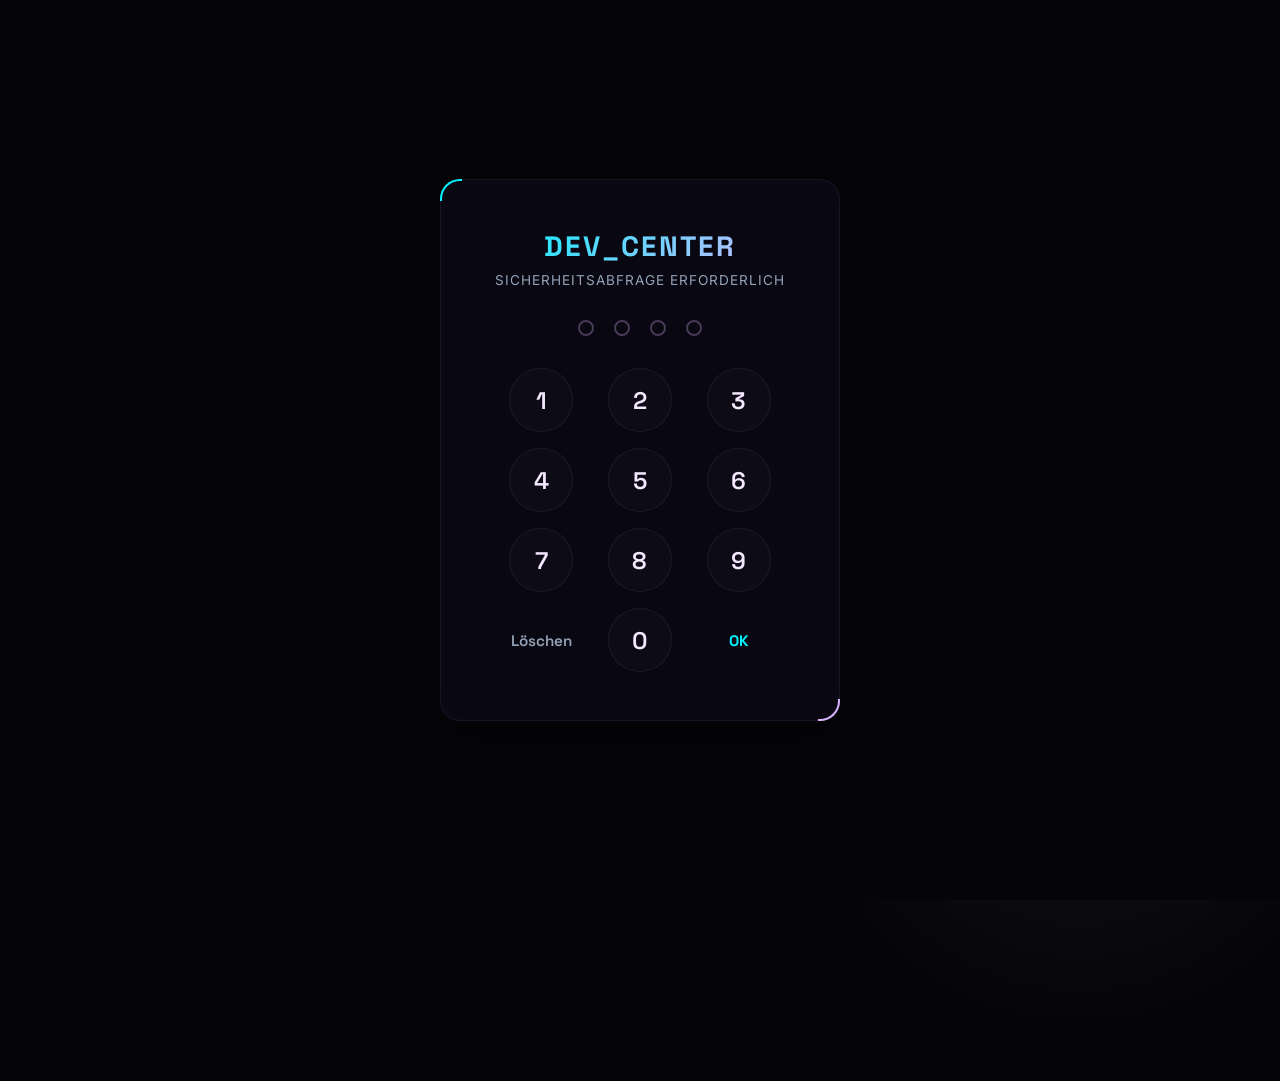
==== commit ce755dbd: "Update index.html Dashboard und Passwortschutz" ====
--- a/index.html
+++ b/index.html
@@ -3,7 +3,13 @@
 <head>
     <meta charset="UTF-8">
     <meta name="viewport" content="width=device-width, initial-scale=1.0">
-    <title>NEON_MINER // Cyberpunk Idle Clicker</title>
+    
+    <!-- Cache-Control: Verhindert, dass Browser die Seite hartnäckig zwischenspeichern -->
+    <meta http-equiv="Cache-Control" content="no-cache, no-store, must-revalidate">
+    <meta http-equiv="Pragma" content="no-cache">
+    <meta http-equiv="Expires" content="0">
+    
+    <title>KAI // DEV_CENTER</title>
     
     <!-- Google Fonts: Space Grotesk (Sci-Fi headings) & Inter (Clean UI text) -->
     <link rel="preconnect" href="https://fonts.googleapis.com">
@@ -12,20 +18,22 @@
     
     <style>
         :root {
-            --bg-color: #080b11;
-            --panel-bg: rgba(13, 19, 33, 0.75);
+            --bg-color: #050508;
+            --panel-bg: rgba(13, 10, 24, 0.65);
             --border-glow: rgba(0, 242, 254, 0.15);
-            --text-primary: #f1f5f9;
+            --text-primary: #f3e8ff; /* Soft purple-white */
             --text-secondary: #94a3b8;
             
-            /* Neon color scheme */
-            --cyan: #00f2fe;
-            --magenta: #fe019a;
-            --yellow: #f8e71c;
+            /* Turquoise & Light Purple color scheme */
+            --turquoise: #00f2fe;
+            --purple: #d8b4fe;
+            --dark-purple: #a855f7;
+            --error: #ef4444;
             --success: #10b981;
             
-            --neon-shadow-cyan: 0 0 15px rgba(0, 242, 254, 0.35);
-            --neon-shadow-magenta: 0 0 15px rgba(254, 1, 154, 0.35);
+            --neon-shadow-turquoise: 0 0 15px rgba(0, 242, 254, 0.25);
+            --neon-shadow-purple: 0 0 15px rgba(216, 180, 254, 0.25);
+            --glass-border: 1px solid rgba(216, 180, 254, 0.08);
         }
 
         * {
@@ -47,24 +55,12 @@
             position: relative;
         }
 
-        /* Scanline Overlay for Cyberpunk CRT effect */
-        body::before {
-            content: " ";
-            display: block;
-            position: fixed;
-            top: 0; left: 0; bottom: 0; right: 0;
-            background: linear-gradient(rgba(18, 16, 16, 0) 50%, rgba(0, 0, 0, 0.25) 50%), linear-gradient(90deg, rgba(255, 0, 0, 0.06), rgba(0, 255, 0, 0.02), rgba(0, 0, 255, 0.06));
-            z-index: 9999;
-            background-size: 100% 4px, 6px 100%;
-            pointer-events: none;
-        }
-
-        /* Glow effects in the background */
+        /* Ambient Glow Backgrounds in Turquoise & Purple */
         .ambient-glow-1 {
             position: fixed;
             width: 500px;
             height: 500px;
-            background: radial-gradient(circle, rgba(0, 242, 254, 0.08) 0%, transparent 70%);
+            background: radial-gradient(circle, rgba(0, 242, 254, 0.07) 0%, transparent 70%);
             top: -100px;
             left: -100px;
             pointer-events: none;
@@ -75,610 +71,497 @@
             position: fixed;
             width: 600px;
             height: 600px;
-            background: radial-gradient(circle, rgba(254, 1, 154, 0.06) 0%, transparent 70%);
+            background: radial-gradient(circle, rgba(216, 180, 254, 0.07) 0%, transparent 70%);
             bottom: -150px;
             right: -100px;
             pointer-events: none;
             z-index: -1;
         }
 
+        /* --- LOCK SCREEN (PASSWORD GATE) --- */
+        #lockscreen {
+            position: fixed;
+            top: 0; left: 0; right: 0; bottom: 0;
+            background-color: var(--bg-color);
+            z-index: 1000;
+            display: flex;
+            justify-content: center;
+            align-items: center;
+            transition: opacity 0.5s ease, visibility 0.5s ease;
+        }
+
+        .lock-container {
+            background: var(--panel-bg);
+            backdrop-filter: blur(15px);
+            -webkit-backdrop-filter: blur(15px);
+            border: var(--glass-border);
+            border-radius: 20px;
+            padding: 3rem 2.5rem;
+            width: 100%;
+            max-width: 400px;
+            box-shadow: 0 20px 50px rgba(0, 0, 0, 0.4), inset 0 0 20px rgba(216, 180, 254, 0.03);
+            text-align: center;
+            position: relative;
+        }
+
+        /* Decorative Corners */
+        .lock-container::after {
+            content: '';
+            position: absolute;
+            top: -1px; left: -1px; width: 20px; height: 20px;
+            border-top: 2px solid var(--turquoise);
+            border-left: 2px solid var(--turquoise);
+            border-radius: 20px 0 0 0;
+        }
+        .lock-container::before {
+            content: '';
+            position: absolute;
+            bottom: -1px; right: -1px; width: 20px; height: 20px;
+            border-bottom: 2px solid var(--purple);
+            border-right: 2px solid var(--purple);
+            border-radius: 0 0 20px 0;
+        }
+
+        .lock-title {
+            font-family: 'Space Grotesk', sans-serif;
+            font-size: 1.75rem;
+            font-weight: 700;
+            letter-spacing: 2px;
+            margin-bottom: 0.5rem;
+            background: linear-gradient(135deg, var(--turquoise), var(--purple));
+            -webkit-background-clip: text;
+            -webkit-text-fill-color: transparent;
+        }
+
+        .lock-subtitle {
+            font-size: 0.85rem;
+            color: var(--text-secondary);
+            margin-bottom: 2rem;
+            letter-spacing: 1px;
+        }
+
+        /* Code dots display */
+        .code-display {
+            display: flex;
+            justify-content: center;
+            gap: 1.25rem;
+            margin-bottom: 2rem;
+        }
+
+        .code-dot {
+            width: 16px;
+            height: 16px;
+            border: 2px solid rgba(216, 180, 254, 0.3);
+            border-radius: 50%;
+            transition: all 0.2s cubic-bezier(0.175, 0.885, 0.32, 1.275);
+        }
+
+        .code-dot.active {
+            background-color: var(--turquoise);
+            border-color: var(--turquoise);
+            box-shadow: var(--neon-shadow-turquoise);
+            transform: scale(1.2);
+        }
+
+        .code-dot.error {
+            background-color: var(--error);
+            border-color: var(--error);
+            box-shadow: 0 0 10px var(--error);
+            transform: scale(1.1);
+        }
+
+        .code-dot.success {
+            background-color: var(--success);
+            border-color: var(--success);
+            box-shadow: 0 0 10px var(--success);
+            transform: scale(1.25);
+        }
+
+        /* Numpad grid */
+        .numpad {
+            display: grid;
+            grid-template-columns: repeat(3, 1fr);
+            gap: 1rem;
+            max-width: 280px;
+            margin: 0 auto;
+        }
+
+        .num-btn {
+            background: rgba(255, 255, 255, 0.02);
+            border: 1px solid rgba(216, 180, 254, 0.08);
+            border-radius: 50%;
+            width: 64px;
+            height: 64px;
+            display: flex;
+            justify-content: center;
+            align-items: center;
+            font-family: 'Space Grotesk', sans-serif;
+            font-size: 1.5rem;
+            font-weight: 600;
+            color: var(--text-primary);
+            cursor: pointer;
+            transition: all 0.2s ease;
+            margin: 0 auto;
+        }
+
+        .num-btn:hover {
+            background: rgba(0, 242, 254, 0.08);
+            border-color: var(--turquoise);
+            color: var(--turquoise);
+            box-shadow: var(--neon-shadow-turquoise);
+        }
+
+        .num-btn:active {
+            transform: scale(0.9);
+        }
+
+        .num-btn.action-btn {
+            font-size: 0.95rem;
+            color: var(--text-secondary);
+            border-color: transparent;
+            background: transparent;
+        }
+
+        .num-btn.action-btn:hover {
+            color: var(--purple);
+            background: rgba(216, 180, 254, 0.05);
+            border-color: rgba(216, 180, 254, 0.2);
+            box-shadow: var(--neon-shadow-purple);
+        }
+
+        /* --- DASHBOARD SECTION --- */
+        #dashboard {
+            opacity: 0;
+            visibility: hidden;
+            transition: opacity 0.5s ease, visibility 0.5s ease;
+            display: flex;
+            flex-direction: column;
+            min-height: 100vh;
+        }
+
         header {
-            background: rgba(8, 11, 17, 0.9);
-            border-bottom: 1px solid rgba(0, 242, 254, 0.2);
+            background: rgba(5, 5, 8, 0.85);
+            border-bottom: 1px solid rgba(216, 180, 254, 0.1);
             padding: 1.25rem 2rem;
             display: flex;
             justify-content: space-between;
             align-items: center;
             backdrop-filter: blur(10px);
+            -webkit-backdrop-filter: blur(10px);
             z-index: 10;
-            box-shadow: 0 4px 20px rgba(0, 0, 0, 0.5);
-        }
-
-        .brand-container {
+        }
+
+        .logo {
+            font-family: 'Space Grotesk', sans-serif;
+            font-size: 1.5rem;
+            font-weight: 700;
+            letter-spacing: 2px;
+            background: linear-gradient(135deg, var(--turquoise), var(--purple));
+            -webkit-background-clip: text;
+            -webkit-text-fill-color: transparent;
+        }
+
+        .logo span {
+            color: var(--text-primary);
+            -webkit-text-fill-color: var(--text-primary);
+            font-size: 0.9rem;
+            font-family: monospace;
+            border-left: 1px solid rgba(255,255,255,0.2);
+            margin-left: 0.75rem;
+            padding-left: 0.75rem;
+            letter-spacing: 0;
+        }
+
+        .header-controls {
             display: flex;
             align-items: center;
-            gap: 0.75rem;
-        }
-
-        .brand {
+            gap: 1.5rem;
+        }
+
+        .user-badge {
+            font-size: 0.85rem;
+            color: var(--text-secondary);
+            font-family: monospace;
+            background: rgba(216, 180, 254, 0.05);
+            border: 1px solid rgba(216, 180, 254, 0.15);
+            padding: 0.4rem 0.8rem;
+            border-radius: 6px;
+        }
+
+        .logout-btn {
+            background: transparent;
+            border: 1px solid rgba(239, 68, 68, 0.2);
+            color: var(--error);
+            padding: 0.4rem 0.8rem;
+            border-radius: 6px;
+            font-size: 0.8rem;
+            font-weight: 600;
+            cursor: pointer;
+            transition: all 0.2s ease;
             font-family: 'Space Grotesk', sans-serif;
+        }
+
+        .logout-btn:hover {
+            background: rgba(239, 68, 68, 0.1);
+            border-color: var(--error);
+            box-shadow: 0 0 10px rgba(239, 68, 68, 0.15);
+        }
+
+        main {
+            max-width: 1100px;
+            width: 100%;
+            margin: 0 auto;
+            padding: 3rem 2rem;
+            flex-grow: 1;
+        }
+
+        .welcome-hero {
+            margin-bottom: 3rem;
+        }
+
+        .welcome-hero h1 {
+            font-family: 'Space Grotesk', sans-serif;
+            font-size: 2.5rem;
             font-weight: 700;
-            font-size: 1.5rem;
-            letter-spacing: 2px;
-            color: #fff;
-            text-shadow: 0 0 10px rgba(0, 242, 254, 0.5);
-        }
-
-        .brand span {
-            color: var(--magenta);
-            text-shadow: 0 0 10px rgba(254, 1, 154, 0.5);
-        }
-
-        .version {
+            margin-bottom: 0.5rem;
+            letter-spacing: -0.5px;
+        }
+
+        .welcome-hero h1 span {
+            background: linear-gradient(135deg, var(--turquoise), var(--purple));
+            -webkit-background-clip: text;
+            -webkit-text-fill-color: transparent;
+        }
+
+        .welcome-hero p {
+            color: var(--text-secondary);
+            font-size: 1.05rem;
+            line-height: 1.6;
+            max-width: 600px;
+        }
+
+        /* Project Cards Grid */
+        .project-grid {
+            display: grid;
+            grid-template-columns: repeat(auto-fill, minmax(320px, 1fr));
+            gap: 2rem;
+        }
+
+        .project-card {
+            background: var(--panel-bg);
+            backdrop-filter: blur(15px);
+            -webkit-backdrop-filter: blur(15px);
+            border: var(--glass-border);
+            border-radius: 16px;
+            padding: 2rem;
+            display: flex;
+            flex-direction: column;
+            justify-content: space-between;
+            position: relative;
+            transition: all 0.3s cubic-bezier(0.165, 0.84, 0.44, 1);
+            min-height: 220px;
+            cursor: pointer;
+            box-shadow: 0 10px 30px rgba(0, 0, 0, 0.2);
+        }
+
+        .project-card::after {
+            content: '';
+            position: absolute;
+            top: -1px; left: -1px; width: 12px; height: 12px;
+            border-top: 2px solid var(--turquoise);
+            border-left: 2px solid var(--turquoise);
+            border-radius: 16px 0 0 0;
+            opacity: 0;
+            transition: opacity 0.3s ease;
+        }
+
+        .project-card::before {
+            content: '';
+            position: absolute;
+            bottom: -1px; right: -1px; width: 12px; height: 12px;
+            border-bottom: 2px solid var(--purple);
+            border-right: 2px solid var(--purple);
+            border-radius: 0 0 16px 0;
+            opacity: 0;
+            transition: opacity 0.3s ease;
+        }
+
+        .project-card:hover {
+            transform: translateY(-5px);
+            border-color: rgba(216, 180, 254, 0.25);
+            box-shadow: 0 15px 40px rgba(0, 0, 0, 0.4), var(--neon-shadow-purple);
+        }
+
+        .project-card:hover::after, .project-card:hover::before {
+            opacity: 1;
+        }
+
+        .card-header {
+            display: flex;
+            justify-content: space-between;
+            align-items: flex-start;
+            margin-bottom: 1.25rem;
+        }
+
+        .project-icon {
+            width: 44px;
+            height: 44px;
+            border-radius: 10px;
+            background: rgba(0, 242, 254, 0.08);
+            border: 1px solid rgba(0, 242, 254, 0.2);
+            color: var(--turquoise);
+            display: flex;
+            justify-content: center;
+            align-items: center;
+            font-size: 1.25rem;
+            transition: all 0.3s ease;
+        }
+
+        .project-card:hover .project-icon {
+            background: var(--turquoise);
+            color: #050508;
+            box-shadow: var(--neon-shadow-turquoise);
+        }
+
+        .project-status {
             font-family: monospace;
             font-size: 0.75rem;
-            color: var(--cyan);
-            border: 1px solid rgba(0, 242, 254, 0.4);
-            padding: 0.15rem 0.4rem;
+            font-weight: 600;
+            text-transform: uppercase;
+            padding: 0.25rem 0.6rem;
             border-radius: 4px;
-        }
-
-        .stats-summary {
-            display: flex;
-            align-items: center;
-            gap: 2rem;
-        }
-
-        .stat-item {
-            text-align: right;
-        }
-
-        .stat-label {
-            font-size: 0.75rem;
-            text-transform: uppercase;
-            letter-spacing: 1px;
+            letter-spacing: 0.5px;
+        }
+
+        .status-active {
+            background: rgba(16, 185, 129, 0.1);
+            color: var(--success);
+            border: 1px solid rgba(16, 185, 129, 0.2);
+        }
+
+        .status-setup {
+            background: rgba(216, 180, 254, 0.1);
+            color: var(--purple);
+            border: 1px solid rgba(216, 180, 254, 0.2);
+        }
+
+        .status-empty {
+            background: rgba(255, 255, 255, 0.03);
             color: var(--text-secondary);
-        }
-
-        .stat-value {
+            border: 1px solid rgba(255, 255, 255, 0.05);
+        }
+
+        .project-title {
             font-family: 'Space Grotesk', sans-serif;
             font-weight: 700;
             font-size: 1.25rem;
-        }
-
-        .header-controls {
-            display: flex;
-            align-items: center;
-            gap: 1rem;
-        }
-
-        .icon-btn {
-            background: rgba(255, 255, 255, 0.05);
-            border: 1px solid rgba(255, 255, 255, 0.1);
-            color: var(--text-primary);
-            padding: 0.6rem;
-            border-radius: 8px;
-            cursor: pointer;
-            transition: all 0.2s ease;
-            display: flex;
-            align-items: center;
-            justify-content: center;
-        }
-
-        .icon-btn:hover {
-            background: rgba(0, 242, 254, 0.1);
-            border-color: var(--cyan);
-            color: var(--cyan);
-            box-shadow: 0 0 10px rgba(0, 242, 254, 0.2);
-        }
-
-        /* Main Game Layout */
-        .game-container {
-            display: grid;
-            grid-template-columns: 1.2fr 1fr;
-            max-width: 1400px;
-            width: 100%;
-            margin: 0 auto;
-            padding: 2rem;
-            gap: 2rem;
-            flex-grow: 1;
-        }
-
-        @media (max-width: 1024px) {
-            .game-container {
-                grid-template-columns: 1fr;
-            }
-        }
-
-        /* Left Side: Mining Terminal & Core */
-        .terminal-panel {
-            background: var(--panel-bg);
-            border: 1px solid rgba(0, 242, 254, 0.1);
-            border-radius: 16px;
-            padding: 2.5rem;
-            display: flex;
-            flex-direction: column;
-            align-items: center;
-            justify-content: space-between;
-            position: relative;
-            box-shadow: inset 0 0 20px rgba(0, 242, 254, 0.03);
-            backdrop-filter: blur(15px);
-        }
-
-        /* Decorative Terminal Border Corners */
-        .terminal-panel::after, .shop-panel::after {
-            content: '';
-            position: absolute;
-            top: -1px; left: -1px; width: 20px; height: 20px;
-            border-top: 2px solid var(--cyan);
-            border-left: 2px solid var(--cyan);
-            border-radius: 16px 0 0 0;
-            pointer-events: none;
-        }
-
-        .terminal-panel::before, .shop-panel::before {
-            content: '';
-            position: absolute;
-            bottom: -1px; right: -1px; width: 20px; height: 20px;
-            border-bottom: 2px solid var(--magenta);
-            border-right: 2px solid var(--magenta);
-            border-radius: 0 0 16px 0;
-            pointer-events: none;
-        }
-
-        .display-container {
-            text-align: center;
+            margin-bottom: 0.5rem;
+            color: #fff;
+        }
+
+        .project-desc {
+            font-size: 0.85rem;
+            color: var(--text-secondary);
+            line-height: 1.5;
             margin-bottom: 1.5rem;
         }
 
-        .credits-total {
-            font-family: 'Space Grotesk', sans-serif;
-            font-size: 3.5rem;
-            font-weight: 700;
-            color: #fff;
-            text-shadow: 0 0 20px rgba(0, 242, 254, 0.4);
-            margin-bottom: 0.25rem;
-            display: flex;
-            align-items: center;
-            justify-content: center;
-            gap: 0.75rem;
-        }
-
-        .credits-label {
+        .project-link {
             font-family: 'Space Grotesk', sans-serif;
             font-size: 0.85rem;
-            letter-spacing: 3px;
-            text-transform: uppercase;
-            color: var(--cyan);
-            text-shadow: 0 0 8px rgba(0, 242, 254, 0.3);
-        }
-
-        /* Interactive Glowing Node Core */
-        .mining-core-wrapper {
-            position: relative;
-            width: 280px;
-            height: 280px;
-            margin: 2.5rem 0;
-            display: flex;
-            justify-content: center;
+            font-weight: 600;
+            color: var(--purple);
+            display: flex;
             align-items: center;
-        }
-
-        .mining-core {
-            width: 200px;
-            height: 200px;
-            border-radius: 50%;
-            background: radial-gradient(circle, rgba(13, 27, 42, 1) 0%, rgba(8, 14, 24, 1) 100%);
-            border: 4px solid var(--cyan);
-            box-shadow: var(--neon-shadow-cyan), inset 0 0 25px rgba(0, 242, 254, 0.3);
-            cursor: pointer;
-            position: relative;
-            transition: all 0.1s cubic-bezier(0.175, 0.885, 0.32, 1.275);
-            display: flex;
-            justify-content: center;
-            align-items: center;
-            z-index: 2;
-        }
-
-        .mining-core:hover {
-            transform: scale(1.03);
-            border-color: #fff;
-            box-shadow: 0 0 25px rgba(0, 242, 254, 0.6), inset 0 0 35px rgba(0, 242, 254, 0.5);
-        }
-
-        .mining-core:active {
-            transform: scale(0.95);
-            border-color: var(--magenta);
-            box-shadow: 0 0 30px rgba(254, 1, 154, 0.8), inset 0 0 40px rgba(254, 1, 154, 0.6);
-        }
-
-        .core-inner-glow {
-            width: 110px;
-            height: 110px;
-            border-radius: 50%;
-            background: linear-gradient(135deg, var(--cyan), var(--magenta));
-            opacity: 0.7;
-            filter: blur(10px);
-            animation: pulse 4s infinite alternate;
-        }
-
-        /* Core Ring Rotation Animations */
-        .core-orbit-ring {
-            position: absolute;
-            border: 2px dashed rgba(0, 242, 254, 0.3);
-            border-radius: 50%;
-            pointer-events: none;
-        }
-
-        .ring-1 {
-            width: 250px;
-            height: 250px;
-            animation: rotate-cw 20s linear infinite;
-        }
-
-        .ring-2 {
-            width: 275px;
-            height: 275px;
-            border: 1px dashed rgba(254, 1, 154, 0.3);
-            animation: rotate-ccw 15s linear infinite;
-        }
-
-        /* Floating text effects on click */
-        .floating-text {
-            position: absolute;
-            font-family: 'Space Grotesk', sans-serif;
-            font-weight: 700;
-            font-size: 1.5rem;
-            color: var(--cyan);
-            pointer-events: none;
-            z-index: 5;
-            animation: floatUp 0.8s ease-out forwards;
-            text-shadow: 0 0 8px rgba(0, 242, 254, 0.6);
-        }
-
-        .floating-text.multiplier {
-            color: var(--yellow);
-            text-shadow: 0 0 8px rgba(248, 231, 28, 0.6);
-        }
-
-        /* Buffs & Power-ups */
-        .overclock-container {
-            width: 100%;
-            max-width: 400px;
-            text-align: center;
-        }
-
-        .overclock-btn {
-            width: 100%;
-            background: linear-gradient(135deg, rgba(254, 1, 154, 0.2) 0%, rgba(254, 1, 154, 0.05) 100%);
-            border: 1px solid var(--magenta);
-            color: #fff;
-            padding: 1rem;
-            border-radius: 10px;
-            font-family: 'Space Grotesk', sans-serif;
-            font-weight: 700;
-            font-size: 1rem;
-            letter-spacing: 1px;
-            cursor: pointer;
-            transition: all 0.3s ease;
-            box-shadow: 0 0 10px rgba(254, 1, 154, 0.1);
-            position: relative;
-            overflow: hidden;
-            display: flex;
-            align-items: center;
-            justify-content: center;
             gap: 0.5rem;
-        }
-
-        .overclock-btn:hover:not(:disabled) {
-            background: linear-gradient(135deg, rgba(254, 1, 154, 0.4) 0%, rgba(254, 1, 154, 0.1) 100%);
-            box-shadow: var(--neon-shadow-magenta);
-            transform: translateY(-2px);
-        }
-
-        .overclock-btn:disabled {
-            border-color: rgba(255, 255, 255, 0.1);
-            color: var(--text-secondary);
-            cursor: not-allowed;
-            background: rgba(255, 255, 255, 0.02);
-        }
-
-        .overclock-progress {
-            position: absolute;
-            bottom: 0;
-            left: 0;
-            height: 4px;
-            background: var(--magenta);
-            width: 0%;
-            box-shadow: 0 0 10px var(--magenta);
-            transition: width 0.1s linear;
-        }
-
-        .overclock-cooldown-text {
-            font-size: 0.8rem;
-            color: var(--text-secondary);
-            margin-top: 0.5rem;
-            font-family: monospace;
-        }
-
-        /* Right Side: Upgrade Shop */
-        .shop-panel {
-            background: var(--panel-bg);
-            border: 1px solid rgba(0, 242, 254, 0.1);
+            text-decoration: none;
+            transition: all 0.2s ease;
+        }
+
+        .project-card:hover .project-link {
+            color: var(--turquoise);
+            text-shadow: var(--neon-shadow-turquoise);
+        }
+
+        .project-link svg {
+            transition: transform 0.2s ease;
+        }
+
+        .project-card:hover .project-link svg {
+            transform: translateX(4px);
+        }
+
+        /* Guide Card Style (Info box for creating subfolders) */
+        .guide-box {
+            grid-column: 1 / -1;
+            background: linear-gradient(135deg, rgba(0, 242, 254, 0.03) 0%, rgba(216, 180, 254, 0.03) 100%);
+            border: 1px dashed rgba(216, 180, 254, 0.2);
             border-radius: 16px;
             padding: 2rem;
-            display: flex;
-            flex-direction: column;
-            max-height: 700px;
-            backdrop-filter: blur(15px);
-        }
-
-        .shop-header {
-            display: flex;
-            justify-content: space-between;
-            align-items: center;
-            margin-bottom: 1.5rem;
-            border-bottom: 1px solid rgba(255, 255, 255, 0.08);
-            padding-bottom: 1rem;
-        }
-
-        .shop-title {
+            margin-top: 2rem;
+            position: relative;
+        }
+
+        .guide-box h2 {
             font-family: 'Space Grotesk', sans-serif;
-            font-size: 1.5rem;
+            font-size: 1.25rem;
             font-weight: 600;
+            margin-bottom: 1rem;
+            color: var(--purple);
             display: flex;
             align-items: center;
             gap: 0.5rem;
         }
 
-        .shop-tabs {
-            display: flex;
-            background: rgba(0, 0, 0, 0.3);
-            padding: 0.25rem;
-            border-radius: 8px;
-            border: 1px solid rgba(255, 255, 255, 0.05);
-        }
-
-        .shop-tab {
-            background: transparent;
-            border: none;
+        .guide-list {
+            list-style: none;
+        }
+
+        .guide-item {
+            font-size: 0.9rem;
             color: var(--text-secondary);
-            padding: 0.5rem 1rem;
-            border-radius: 6px;
-            cursor: pointer;
+            margin-bottom: 0.75rem;
+            line-height: 1.5;
+            display: flex;
+            gap: 0.75rem;
+        }
+
+        .guide-item code {
+            font-family: monospace;
+            background: rgba(255,255,255,0.05);
+            padding: 0.15rem 0.4rem;
+            border-radius: 4px;
+            color: var(--turquoise);
+        }
+
+        footer.db-footer {
+            text-align: center;
+            padding: 2rem;
+            color: var(--text-secondary);
             font-size: 0.85rem;
-            font-weight: 600;
-            transition: all 0.2s ease;
-            font-family: 'Space Grotesk', sans-serif;
-        }
-
-        .shop-tab.active {
-            background: var(--cyan);
-            color: #080b11;
-            box-shadow: 0 0 10px rgba(0, 242, 254, 0.3);
-        }
-
-        .upgrades-list {
-            overflow-y: auto;
-            flex-grow: 1;
-            padding-right: 0.5rem;
-        }
-
-        /* Custom Scrollbar for Shop */
-        .upgrades-list::-webkit-scrollbar {
-            width: 6px;
-        }
-        .upgrades-list::-webkit-scrollbar-track {
-            background: rgba(255, 255, 255, 0.02);
-            border-radius: 3px;
-        }
-        .upgrades-list::-webkit-scrollbar-thumb {
-            background: rgba(0, 242, 254, 0.2);
-            border-radius: 3px;
-        }
-        .upgrades-list::-webkit-scrollbar-thumb:hover {
-            background: var(--cyan);
-        }
-
-        .upgrade-card {
-            background: rgba(255, 255, 255, 0.02);
-            border: 1px solid rgba(255, 255, 255, 0.06);
-            border-radius: 12px;
-            padding: 1.25rem;
-            margin-bottom: 1rem;
-            display: flex;
-            justify-content: space-between;
-            align-items: center;
-            cursor: pointer;
-            transition: all 0.2s ease;
-        }
-
-        .upgrade-card:hover:not(.disabled) {
-            background: rgba(0, 242, 254, 0.04);
-            border-color: rgba(0, 242, 254, 0.4);
-            transform: translateX(3px);
-            box-shadow: 0 4px 15px rgba(0, 242, 254, 0.05);
-        }
-
-        .upgrade-card.disabled {
-            opacity: 0.5;
-            cursor: not-allowed;
-        }
-
-        .upgrade-card.disabled .upgrade-cost {
-            color: var(--magenta);
-        }
-
-        .upgrade-details {
-            display: flex;
-            align-items: center;
-            gap: 1rem;
-            flex-grow: 1;
-        }
-
-        .upgrade-icon-wrapper {
-            width: 44px;
-            height: 44px;
-            border-radius: 8px;
-            background: rgba(0, 242, 254, 0.08);
-            border: 1px solid rgba(0, 242, 254, 0.2);
-            display: flex;
-            justify-content: center;
-            align-items: center;
-            flex-shrink: 0;
-            color: var(--cyan);
-        }
-
-        .upgrade-card:hover:not(.disabled) .upgrade-icon-wrapper {
-            color: #fff;
-            background: var(--cyan);
-            border-color: var(--cyan);
-            box-shadow: 0 0 10px rgba(0, 242, 254, 0.3);
-        }
-
-        .upgrade-text {
-            display: flex;
-            flex-direction: column;
-            gap: 0.25rem;
-        }
-
-        .upgrade-name {
-            font-family: 'Space Grotesk', sans-serif;
-            font-weight: 600;
-            font-size: 1rem;
-        }
-
-        .upgrade-desc {
-            font-size: 0.75rem;
-            color: var(--text-secondary);
-        }
-
-        .upgrade-meta {
-            text-align: right;
-            display: flex;
-            flex-direction: column;
-            gap: 0.25rem;
-            min-width: 90px;
-        }
-
-        .upgrade-cost {
-            font-family: 'Space Grotesk', sans-serif;
-            font-weight: 700;
-            color: var(--cyan);
-            font-size: 1.05rem;
-        }
-
-        .upgrade-count {
-            font-family: monospace;
-            font-size: 0.8rem;
-            color: var(--text-secondary);
-        }
-
-        /* Achievements Banner */
-        .achievement-toast {
-            position: fixed;
-            bottom: 2rem;
-            right: 2rem;
-            background: rgba(13, 19, 33, 0.95);
-            border: 1px solid var(--yellow);
-            border-radius: 8px;
-            padding: 1rem 1.5rem;
-            box-shadow: 0 10px 30px rgba(0,0,0,0.5), 0 0 15px rgba(248, 231, 28, 0.15);
-            display: flex;
-            align-items: center;
-            gap: 1rem;
-            z-index: 1000;
-            transform: translateY(150%);
-            transition: transform 0.5s cubic-bezier(0.175, 0.885, 0.32, 1.275);
-            max-width: 320px;
-        }
-
-        .achievement-toast.show {
-            transform: translateY(0);
-        }
-
-        .achievement-icon {
-            font-size: 1.75rem;
-            color: var(--yellow);
-            text-shadow: 0 0 10px rgba(248, 231, 28, 0.4);
-        }
-
-        .achievement-title {
-            font-family: 'Space Grotesk', sans-serif;
-            font-weight: 600;
-            font-size: 0.9rem;
-            color: #fff;
-        }
-
-        .achievement-desc {
-            font-size: 0.75rem;
-            color: var(--text-secondary);
-        }
-
-        /* Bottom Auto-Save Status */
-        .status-bar {
-            background: rgba(8, 11, 17, 0.85);
             border-top: 1px solid rgba(255, 255, 255, 0.05);
-            padding: 0.75rem 2rem;
-            display: flex;
-            justify-content: space-between;
-            align-items: center;
-            font-size: 0.75rem;
-            color: var(--text-secondary);
-            font-family: monospace;
-        }
-
-        .save-indicator {
-            display: flex;
-            align-items: center;
-            gap: 0.5rem;
-        }
-
-        .save-dot {
-            width: 6px;
-            height: 6px;
-            background: var(--success);
-            border-radius: 50%;
-            display: inline-block;
-            box-shadow: 0 0 8px var(--success);
-        }
-
-        /* Keyframes */
-        @keyframes pulse {
-            0% { transform: scale(0.9); opacity: 0.5; }
-            100% { transform: scale(1.1); opacity: 0.85; }
-        }
-
-        @keyframes rotate-cw {
-            from { transform: rotate(0deg); }
-            to { transform: rotate(360deg); }
-        }
-
-        @keyframes rotate-ccw {
-            from { transform: rotate(0deg); }
-            to { transform: rotate(-360deg); }
-        }
-
-        @keyframes floatUp {
-            0% {
-                opacity: 1;
-                transform: translate(-50%, -50%) translateY(0) scale(1);
-            }
-            100% {
-                opacity: 0;
-                transform: translate(-50%, -50%) translateY(-100px) scale(0.8);
-            }
-        }
-
-        /* Highlight animation for core clicked */
-        .core-click-pulse {
-            animation: corePulse 0.15s ease-out;
-        }
-
-        @keyframes corePulse {
-            0% { box-shadow: 0 0 15px rgba(0, 242, 254, 0.4), inset 0 0 10px rgba(0, 242, 254, 0.2); }
-            50% { box-shadow: 0 0 40px rgba(0, 242, 254, 0.8), inset 0 0 25px rgba(0, 242, 254, 0.5); }
-            100% { box-shadow: var(--neon-shadow-cyan), inset 0 0 25px rgba(0, 242, 254, 0.3); }
+            margin-top: auto;
+        }
+
+        footer.db-footer a {
+            color: var(--purple);
+            text-decoration: none;
+        }
+
+        footer.db-footer a:hover {
+            color: var(--turquoise);
+            text-decoration: underline;
+        }
+
+        /* Vibrating effect for passcode error */
+        @keyframes shake {
+            0%, 100% { transform: translateX(0); }
+            20%, 60% { transform: translateX(-8px); }
+            40%, 80% { transform: translateX(8px); }
+        }
+
+        .shake {
+            animation: shake 0.3s ease-in-out;
         }
     </style>
 </head>
@@ -687,653 +570,349 @@
     <div class="ambient-glow-1"></div>
     <div class="ambient-glow-2"></div>
 
-    <header>
-        <div class="brand-container">
-            <div class="brand">NEON<span>_MINER</span></div>
-            <div class="version">V1.2.0</div>
-        </div>
-        
-        <div class="stats-summary">
-            <div class="stat-item">
-                <div class="stat-label">Hacking Rate</div>
-                <div class="stat-value" id="stats-dps" style="color: var(--cyan);">0.0 DPS</div>
+    <!-- LOCK SCREEN SECTION -->
+    <section id="lockscreen">
+        <div class="lock-container" id="lock-container">
+            <div class="lock-title">DEV_CENTER</div>
+            <div class="lock-subtitle">SICHERHEITSABFRAGE ERFORDERLICH</div>
+            
+            <!-- Passcode Display Dots -->
+            <div class="code-display">
+                <div class="code-dot" id="dot-0"></div>
+                <div class="code-dot" id="dot-1"></div>
+                <div class="code-dot" id="dot-2"></div>
+                <div class="code-dot" id="dot-3"></div>
             </div>
-            <div class="stat-item">
-                <div class="stat-label">Click Power</div>
-                <div class="stat-value" id="stats-click" style="color: var(--magenta);">+1</div>
+
+            <!-- On-Screen Keypad -->
+            <div class="numpad">
+                <button class="num-btn" onclick="pressKey(1)">1</button>
+                <button class="num-btn" onclick="pressKey(2)">2</button>
+                <button class="num-btn" onclick="pressKey(3)">3</button>
+                <button class="num-btn" onclick="pressKey(4)">4</button>
+                <button class="num-btn" onclick="pressKey(5)">5</button>
+                <button class="num-btn" onclick="pressKey(6)">6</button>
+                <button class="num-btn" onclick="pressKey(7)">7</button>
+                <button class="num-btn" onclick="pressKey(8)">8</button>
+                <button class="num-btn" onclick="pressKey(9)">9</button>
+                <button class="num-btn action-btn" onclick="clearCode()">Löschen</button>
+                <button class="num-btn" onclick="pressKey(0)">0</button>
+                <button class="num-btn action-btn" onclick="submitPasscode()" style="font-weight: 700; color: var(--turquoise);">OK</button>
             </div>
         </div>
-
-        <div class="header-controls">
-            <button class="icon-btn" id="mute-btn" title="Ton stummschalten" onclick="toggleMute()">
-                <!-- Speaker Icon -->
-                <svg id="volume-icon" xmlns="http://www.w3.org/2000/svg" width="18" height="18" viewBox="0 0 24 24" fill="none" stroke="currentColor" stroke-width="2" stroke-linecap="round" stroke-linejoin="round">
-                    <polygon points="11 5 6 9 2 9 2 15 6 15 11 19 11 5"></polygon>
-                    <path d="M19.07 4.93a10 10 0 0 1 0 14.14M15.54 8.46a5 5 0 0 1 0 7.07"></path>
-                </svg>
-            </button>
-            <button class="icon-btn" title="Fortschritt zurücksetzen" onclick="confirmReset()">
-                <!-- Reset Icon -->
-                <svg xmlns="http://www.w3.org/2000/svg" width="18" height="18" viewBox="0 0 24 24" fill="none" stroke="currentColor" stroke-width="2" stroke-linecap="round" stroke-linejoin="round">
-                    <path d="M21.5 2v6h-6M21.34 15.57a10 10 0 1 1-.57-8.38l5.67-5.67"></path>
-                </svg>
-            </button>
-        </div>
-    </header>
-
-    <main class="game-container">
-        
-        <!-- Left Column: Terminal & Core -->
-        <section class="terminal-panel">
-            <div class="display-container">
-                <div class="credits-total">
-                    <span style="color: var(--cyan)">$</span>
-                    <span id="credit-count">0</span>
-                </div>
-                <div class="credits-label">Gecryptete Credits</div>
+    </section>
+
+    <!-- DASHBOARD SECTION -->
+    <section id="dashboard">
+        <header>
+            <div class="logo">KAI // <span>DEV_CENTER</span></div>
+            <div class="header-controls">
+                <div class="user-badge">USER: kaik93-bit</div>
+                <button class="logout-btn" onclick="logout()">SPERREN</button>
             </div>
-
-            <!-- Core Click Target -->
-            <div class="mining-core-wrapper">
-                <div class="core-orbit-ring ring-1"></div>
-                <div class="core-orbit-ring ring-2"></div>
-                <div class="mining-core" id="core-btn" onclick="mine(event)">
-                    <div class="core-inner-glow"></div>
-                </div>
-            </div>
-
-            <!-- Overclock Skill (Cooldown Ability) -->
-            <div class="overclock-container">
-                <button class="overclock-btn" id="overclock-btn" onclick="triggerOverclock()">
-                    <span>OVERCLOCK.EXE AKTIVIEREN</span>
-                    <span id="overclock-timer"></span>
-                    <div class="overclock-progress" id="overclock-progress"></div>
-                </button>
-                <div class="overclock-cooldown-text" id="overclock-cooldown-text">
-                    Bereit zur Ausführung (5x Klick-Multiplikator für 10s)
-                </div>
-            </div>
-        </section>
-
-        <!-- Right Column: Upgrades Shop -->
-        <section class="shop-panel">
-            <div class="shop-header">
-                <div class="shop-title">
-                    <svg xmlns="http://www.w3.org/2000/svg" width="20" height="20" viewBox="0 0 24 24" fill="none" stroke="currentColor" stroke-width="2" stroke-linecap="round" stroke-linejoin="round" style="color: var(--cyan)">
-                        <rect x="2" y="3" width="20" height="14" rx="2" ry="2"></rect>
-                        <line x1="8" y1="21" x2="16" y2="21"></line>
-                        <line x1="12" y1="17" x2="12" y2="21"></line>
-                    </svg>
-                    Upgrade Terminal
-                </div>
+        </header>
+
+        <main>
+            <section class="welcome-hero">
+                <h1>Willkommen in deiner <span>Test-Umgebung</span></h1>
+                <p>Verwalte und teste deine zukünftigen Webprojekte hier. Alle neuen Unterprojekte können unten aufgeführt und direkt im Browser gestartet werden.</p>
+            </section>
+
+            <!-- Projects Grid -->
+            <section class="project-grid">
                 
-                <div class="shop-tabs">
-                    <button class="shop-tab active" id="tab-hardware" onclick="switchTab('hardware')">Hardware</button>
-                    <button class="shop-tab" id="tab-software" onclick="switchTab('software')">Software</button>
-                </div>
-            </div>
-
-            <!-- Scrollable Upgrade Cards List -->
-            <div class="upgrades-list" id="upgrades-container">
-                <!-- Dynamically generated through JavaScript -->
-            </div>
-        </section>
-
-    </main>
-
-    <!-- Achievement Notification -->
-    <div class="achievement-toast" id="achievement-toast">
-        <div class="achievement-icon">🏆</div>
-        <div>
-            <div class="achievement-title" id="ach-title">Achievement Unlocked</div>
-            <div class="achievement-desc" id="ach-desc">Description of achievement.</div>
-        </div>
-    </div>
-
-    <!-- Bottom Status Bar -->
-    <footer class="status-bar">
-        <div class="save-indicator">
-            <span class="save-dot"></span>
-            <span id="save-status">Systeme normal // Daten synchronisiert</span>
-        </div>
-        <div>
-            Gespielt von: <a href="https://github.com/kaik93-bit" target="_blank" style="color: var(--cyan); text-decoration: none;">kaik93-bit</a>
-        </div>
-    </footer>
-
+                <!-- Project Hub (This Page) -->
+                <article class="project-card" style="cursor: default;">
+                    <div>
+                        <div class="card-header">
+                            <div class="project-icon">🏛️</div>
+                            <span class="project-status status-active">Aktiv</span>
+                        </div>
+                        <h2 class="project-title">Projekt-Hub</h2>
+                        <p class="project-desc">Das Hauptportal zur Verwaltung deiner Tests und Layouts. Schützt deine Verzeichnisse vor unbefugtem Zugriff.</p>
+                    </div>
+                    <span class="project-link" style="color: var(--text-secondary);">Aktuelle Ansicht</span>
+                </article>
+
+                <!-- Project Placeholder 1 -->
+                <article class="project-card" onclick="openProject('project1')">
+                    <div>
+                        <div class="card-header">
+                            <div class="project-icon">🧪</div>
+                            <span class="project-status status-setup">Bereit</span>
+                        </div>
+                        <h2 class="project-title">Testprojekt #1</h2>
+                        <p class="project-desc">Bereit zum Anlegen. Lege einen Unterordner namens "project1" in deinem Repository an, um dieses Projekt zu starten.</p>
+                    </div>
+                    <a href="#" class="project-link" onclick="event.preventDefault()">
+                        Starten
+                        <svg xmlns="http://www.w3.org/2000/svg" width="16" height="16" viewBox="0 0 24 24" fill="none" stroke="currentColor" stroke-width="2.5" stroke-linecap="round" stroke-linejoin="round">
+                            <line x1="5" y1="12" x2="19" y2="12"></line>
+                            <polyline points="12 5 19 12 12 19"></polyline>
+                        </svg>
+                    </a>
+                </article>
+
+                <!-- Project Placeholder 2 -->
+                <article class="project-card" onclick="openProject('project2')">
+                    <div>
+                        <div class="card-header">
+                            <div class="project-icon">⚡</div>
+                            <span class="project-status status-empty">Demnächst</span>
+                        </div>
+                        <h2 class="project-title">Zukünftiges Projekt</h2>
+                        <p class="project-desc">Bereit für deine nächste Idee. Einfach einen weiteren Ordner im Repository erstellen und hier verknüpfen.</p>
+                    </div>
+                    <a href="#" class="project-link" onclick="event.preventDefault()">
+                        Starten
+                        <svg xmlns="http://www.w3.org/2000/svg" width="16" height="16" viewBox="0 0 24 24" fill="none" stroke="currentColor" stroke-width="2.5" stroke-linecap="round" stroke-linejoin="round">
+                            <line x1="5" y1="12" x2="19" y2="12"></line>
+                            <polyline points="12 5 19 12 12 19"></polyline>
+                        </svg>
+                    </a>
+                </article>
+
+                <!-- How-to Guide for adding new folders -->
+                <section class="guide-box">
+                    <h2>
+                        <svg xmlns="http://www.w3.org/2000/svg" width="18" height="18" viewBox="0 0 24 24" fill="none" stroke="currentColor" stroke-width="2" stroke-linecap="round" stroke-linejoin="round">
+                            <circle cx="12" cy="12" r="10"></circle>
+                            <line x1="12" y1="16" x2="12" y2="12"></line>
+                            <line x1="12" y1="8" x2="12.01" y2="8"></line>
+                        </svg>
+                        Wie füge ich neue Testprojekte hinzu?
+                    </h2>
+                    <ul class="guide-list">
+                        <li class="guide-item">
+                            <span>1.</span>
+                            <span>Erstelle in deinem GitHub-Ordner einen neuen Unterordner (z. B. <code>project1</code>).</span>
+                        </li>
+                        <li class="guide-item">
+                            <span>2.</span>
+                            <span>Erstelle in diesem neuen Ordner eine <code>index.html</code> (das wird die Startseite des Testprojekts).</span>
+                        </li>
+                        <li class="guide-item">
+                            <span>3.</span>
+                            <span>Pushe die Änderungen mit deiner GitHub App. Das Projekt ist dann automatisch unter <code>kaik93-bit.github.io/kai/project1/</code> erreichbar!</span>
+                        </li>
+                        <li class="guide-item" style="margin-top: 1rem; color: var(--purple);">
+                            <span>💡 Tipp:</span>
+                            <span>Wenn du möchtest, dass auch deine Unterordner passwortgeschützt sind, kopiere einfach den Passwort-Teil aus dieser Datei in das Skript der neuen Seite.</span>
+                        </li>
+                    </ul>
+                </section>
+
+            </section>
+        </main>
+
+        <footer class="db-footer">
+            <p>GitHub Repository: <a href="https://github.com/kaik93-bit/kai" target="_blank">kaik93-bit/kai</a></p>
+        </footer>
+    </section>
+
+    <!-- SOUND SYNTHESIS FOR BUTTONS -->
     <script>
-        // --- Web Audio Synthesis (Premium retro SFX) ---
-        class WebAudioController {
+        class SoundEffects {
             constructor() {
                 this.ctx = null;
-                this.muted = false;
-            }
-
+            }
             init() {
                 if (!this.ctx) {
                     this.ctx = new (window.AudioContext || window.webkitAudioContext)();
                 }
-                if (this.ctx.state === 'suspended') {
-                    this.ctx.resume();
-                }
-            }
-
-            playClick() {
-                if (this.muted) return;
-                this.init();
-                
-                const osc = this.ctx.createOscillator();
-                const gain = this.ctx.createGain();
-                
-                osc.type = 'triangle';
-                osc.frequency.setValueAtTime(150, this.ctx.currentTime);
-                osc.frequency.exponentialRampToValueAtTime(600, this.ctx.currentTime + 0.08);
-                
-                gain.gain.setValueAtTime(0.15, this.ctx.currentTime);
-                gain.gain.exponentialRampToValueAtTime(0.01, this.ctx.currentTime + 0.08);
-                
-                osc.connect(gain);
-                gain.connect(this.ctx.destination);
-                
-                osc.start();
-                osc.stop(this.ctx.currentTime + 0.08);
-            }
-
-            playBuy() {
-                if (this.muted) return;
-                this.init();
-                
-                const now = this.ctx.currentTime;
-                const playTone = (freq, time, duration) => {
+            }
+            playBeep(freq, duration = 0.08, type = 'sine') {
+                try {
+                    this.init();
+                    if (this.ctx.state === 'suspended') this.ctx.resume();
+                    
                     const osc = this.ctx.createOscillator();
                     const gain = this.ctx.createGain();
                     
-                    osc.type = 'sine';
-                    osc.frequency.setValueAtTime(freq, time);
+                    osc.type = type;
+                    osc.frequency.setValueAtTime(freq, this.ctx.currentTime);
                     
-                    gain.gain.setValueAtTime(0.1, time);
-                    gain.gain.exponentialRampToValueAtTime(0.01, time + duration);
+                    gain.gain.setValueAtTime(0.08, this.ctx.currentTime);
+                    gain.gain.exponentialRampToValueAtTime(0.01, this.ctx.currentTime + duration);
                     
                     osc.connect(gain);
                     gain.connect(this.ctx.destination);
                     
-                    osc.start(time);
-                    osc.stop(time + duration);
-                };
-                
-                playTone(523.25, now, 0.08); // C5
-                playTone(659.25, now + 0.08, 0.08); // E5
-                playTone(783.99, now + 0.16, 0.15); // G5
-            }
-
-            playAchievement() {
-                if (this.muted) return;
-                this.init();
-                
-                const now = this.ctx.currentTime;
-                const playTone = (freq, time, duration) => {
+                    osc.start();
+                    osc.stop(this.ctx.currentTime + duration);
+                } catch(e) {}
+            }
+            playError() {
+                this.playBeep(180, 0.25, 'sawtooth');
+            }
+            playSuccess() {
+                try {
+                    this.init();
+                    const now = this.ctx.currentTime;
                     const osc = this.ctx.createOscillator();
                     const gain = this.ctx.createGain();
-                    
-                    osc.type = 'sawtooth';
-                    osc.frequency.setValueAtTime(freq, time);
-                    
-                    gain.gain.setValueAtTime(0.05, time);
-                    gain.gain.exponentialRampToValueAtTime(0.01, time + duration);
-                    
+                    osc.type = 'triangle';
+                    osc.frequency.setValueAtTime(523.25, now); // C5
+                    osc.frequency.setValueAtTime(783.99, now + 0.08); // G5
+                    gain.gain.setValueAtTime(0.08, now);
+                    gain.gain.exponentialRampToValueAtTime(0.01, now + 0.2);
                     osc.connect(gain);
                     gain.connect(this.ctx.destination);
-                    
-                    osc.start(time);
-                    osc.stop(time + duration);
-                };
+                    osc.start();
+                    osc.stop(now + 0.2);
+                } catch(e) {}
+            }
+        }
+
+        const sound = new SoundEffects();
+
+        // --- PASSWORD GATE LOGIC ---
+        const CORRECT_PASSCODE = "4509";
+        let enteredCode = "";
+
+        // Check if user is already unlocked in this session
+        window.addEventListener('DOMContentLoaded', () => {
+            if (sessionStorage.getItem('kai_dev_unlocked') === 'true') {
+                showDashboard(true);
+            }
+        });
+
+        // Keypad click handler
+        function pressKey(num) {
+            if (enteredCode.length >= 4) return;
+            
+            sound.playBeep(440 + num * 30);
+            enteredCode += num.toString();
+            updateDots();
+
+            if (enteredCode.length === 4) {
+                // Auto-submit after 4 digits
+                setTimeout(submitPasscode, 200);
+            }
+        }
+
+        function clearCode() {
+            sound.playBeep(300, 0.1);
+            enteredCode = "";
+            updateDots();
+            resetDotColors();
+        }
+
+        function updateDots() {
+            for (let i = 0; i < 4; i++) {
+                const dot = document.getElementById(`dot-${i}`);
+                if (i < enteredCode.length) {
+                    dot.classList.add('active');
+                } else {
+                    dot.classList.remove('active');
+                }
+            }
+        }
+
+        function resetDotColors() {
+            for (let i = 0; i < 4; i++) {
+                const dot = document.getElementById(`dot-${i}`);
+                dot.className = "code-dot";
+            }
+        }
+
+        function submitPasscode() {
+            if (enteredCode.length < 4) return;
+
+            const lockContainer = document.getElementById('lock-container');
+            const dots = document.querySelectorAll('.code-dot');
+
+            if (enteredCode === CORRECT_PASSCODE) {
+                // SUCCESS
+                sound.playSuccess();
+                dots.forEach(dot => {
+                    dot.className = "code-dot success";
+                });
                 
-                playTone(587.33, now, 0.1);
-                playTone(698.46, now + 0.1, 0.1);
-                playTone(880.00, now + 0.2, 0.1);
-                playTone(1046.50, now + 0.3, 0.3);
-            }
-
-            playOverclock() {
-                if (this.muted) return;
-                this.init();
+                setTimeout(() => {
+                    sessionStorage.setItem('kai_dev_unlocked', 'true');
+                    showDashboard();
+                }, 500);
+
+            } else {
+                // ERROR
+                sound.playError();
+                dots.forEach(dot => {
+                    dot.className = "code-dot error";
+                });
+                lockContainer.classList.add('shake');
                 
-                const now = this.ctx.currentTime;
-                const osc = this.ctx.createOscillator();
-                const gain = this.ctx.createGain();
-                
-                osc.type = 'sawtooth';
-                osc.frequency.setValueAtTime(200, now);
-                osc.frequency.exponentialRampToValueAtTime(1200, now + 0.5);
-                
-                gain.gain.setValueAtTime(0.12, now);
-                gain.gain.exponentialRampToValueAtTime(0.01, now + 0.5);
-                
-                osc.connect(gain);
-                gain.connect(this.ctx.destination);
-                
-                osc.start();
-                osc.stop(now + 0.5);
-            }
-        }
-
-        const audio = new WebAudioController();
-
-        function toggleMute() {
-            audio.muted = !audio.muted;
-            const icon = document.getElementById('volume-icon');
-            if (audio.muted) {
-                icon.innerHTML = `<polygon points="11 5 6 9 2 9 2 15 6 15 11 19 11 5"></polygon><line x1="23" y1="9" x2="17" y2="15"></line><line x1="17" y1="9" x2="23" y2="15"></line>`;
+                setTimeout(() => {
+                    lockContainer.classList.remove('shake');
+                    clearCode();
+                }, 600);
+            }
+        }
+
+        // keyboard support
+        window.addEventListener('keydown', (e) => {
+            if (sessionStorage.getItem('kai_dev_unlocked') === 'true') return;
+            
+            if (e.key >= '0' && e.key <= '9') {
+                pressKey(parseInt(e.key));
+            } else if (e.key === 'Backspace') {
+                clearCode();
+            } else if (e.key === 'Enter') {
+                submitPasscode();
+            }
+        });
+
+        // Toggle UI views
+        function showDashboard(immediate = false) {
+            const lockscreen = document.getElementById('lockscreen');
+            const dashboard = document.getElementById('dashboard');
+
+            if (immediate) {
+                lockscreen.style.display = 'none';
+                dashboard.style.display = 'flex';
+                dashboard.style.opacity = '1';
+                dashboard.style.visibility = 'visible';
             } else {
-                icon.innerHTML = `<polygon points="11 5 6 9 2 9 2 15 6 15 11 19 11 5"></polygon><path d="M19.07 4.93a10 10 0 0 1 0 14.14M15.54 8.46a5 5 0 0 1 0 7.07"></path>`;
-            }
-        }
-
-        // --- Game Logic ---
-        let state = {
-            credits: 0,
-            totalCreditsMined: 0,
-            clickPower: 1,
-            dps: 0,
-            currentTab: 'hardware',
-            overclockActive: false,
-            overclockCooldown: false,
-            upgrades: {
-                // Tab: Hardware (Click Power upgrades)
-                'uplink': { id: 'uplink', tab: 'hardware', name: 'Neural Uplink', cost: 15, count: 0, power: 1, desc: 'Erhöht Klick-Power um +1', costMultiplier: 1.15, icon: '⚡' },
-                'cpu': { id: 'cpu', tab: 'hardware', name: 'Quanten-Cores', cost: 120, count: 0, power: 8, desc: 'Erhöht Klick-Power um +8', costMultiplier: 1.18, icon: '💾' },
-                'hacker_deck': { id: 'hacker_deck', tab: 'hardware', name: 'Cyber-Deck v2', cost: 850, count: 0, power: 45, desc: 'Erhöht Klick-Power um +45', costMultiplier: 1.2, icon: '💻' },
-                'subdermal': { id: 'subdermal', tab: 'hardware', name: 'Subdermal Rigs', cost: 5000, count: 0, power: 250, desc: 'Erhöht Klick-Power um +250', costMultiplier: 1.25, icon: '🧠' },
-
-                // Tab: Software (Auto Miner / DPS upgrades)
-                'crawler': { id: 'crawler', tab: 'software', name: 'Node Crawler', cost: 50, count: 0, dps: 1, desc: 'Sammelt automatisch +1 Credit/s', costMultiplier: 1.15, icon: '🕷️' },
-                'botnet': { id: 'botnet', tab: 'software', name: 'Shadow Botnet', cost: 350, count: 0, dps: 6, desc: 'Erzeugt automatisch +6 Credits/s', costMultiplier: 1.17, icon: '🤖' },
-                'daemon': { id: 'daemon', tab: 'software', name: 'Mining Daemon', cost: 2000, count: 0, dps: 35, desc: 'Generiert im Hintergrund +35 Credits/s', costMultiplier: 1.2, icon: '👿' },
-                'ai_agent': { id: 'ai_agent', tab: 'software', name: 'AI Subroutine', cost: 12500, count: 0, dps: 180, desc: 'Ein autonomer Mining-Agent (+180/s)', costMultiplier: 1.22, icon: '🧬' },
-                'mainframe': { id: 'mainframe', tab: 'software', name: 'Mainframe Hack', cost: 75000, count: 0, dps: 950, desc: 'Komplette Systemübernahme (+950/s)', costMultiplier: 1.25, icon: '📡' }
-            },
-            achievements: {
-                'first_click': { name: 'Cyber-Initiation', desc: 'Den Daten-Core zum ersten Mal gehackt', unlocked: false, cond: () => state.totalCreditsMined >= 1 },
-                'hundred': { name: 'Daten-Sammler', desc: '100 Credits insgesamt generiert', unlocked: false, cond: () => state.totalCreditsMined >= 100 },
-                'thousands': { name: 'Elite-Skripter', desc: '5.000 Credits insgesamt generiert', unlocked: false, cond: () => state.totalCreditsMined >= 5000 },
-                'first_upgrade': { name: 'System Upgrade', desc: 'Dein erstes Upgrade gekauft', unlocked: false, cond: () => Object.values(state.upgrades).some(u => u.count > 0) },
-                'dps_master': { name: 'Automatisierung', desc: 'Mehr als 100 Credits pro Sekunde erreicht', unlocked: false, cond: () => state.dps >= 100 }
-            }
-        };
-
-        // --- Core Mine Actions ---
-        function mine(event) {
-            // Audio play
-            audio.playClick();
-
-            // Calculate yield
-            let currentYield = state.clickPower;
-            if (state.overclockActive) {
-                currentYield *= 5;
-            }
-
-            state.credits += currentYield;
-            state.totalCreditsMined += currentYield;
-
-            // Trigger visual scaling pulse
-            const coreBtn = document.getElementById('core-btn');
-            coreBtn.classList.remove('core-click-pulse');
-            void coreBtn.offsetWidth; // Trigger reflow to restart animation
-            coreBtn.classList.add('core-click-pulse');
-
-            // Floating text representation
-            createFloatingText(event, currentYield);
-
-            updateUI();
-            checkAchievements();
-        }
-
-        function createFloatingText(event, amount) {
-            const rect = document.getElementById('core-btn').getBoundingClientRect();
+                lockscreen.style.opacity = '0';
+                setTimeout(() => {
+                    lockscreen.style.display = 'none';
+                    dashboard.style.display = 'flex';
+                    // Trigger fade in
+                    setTimeout(() => {
+                        dashboard.style.opacity = '1';
+                        dashboard.style.visibility = 'visible';
+                    }, 50);
+                }, 500);
+            }
+        }
+
+        function logout() {
+            sound.playBeep(250, 0.15);
+            sessionStorage.removeItem('kai_dev_unlocked');
             
-            // Determine relative mouse position or center if keyboard trigger
-            let x = rect.left + rect.width / 2;
-            let y = rect.top + rect.height / 2;
+            const lockscreen = document.getElementById('lockscreen');
+            const dashboard = document.getElementById('dashboard');
             
-            if (event && event.clientX) {
-                x = event.clientX;
-                y = event.clientY;
-            }
-
-            const floatDiv = document.createElement('div');
-            floatDiv.className = 'floating-text';
-            if (state.overclockActive) {
-                floatDiv.className += ' multiplier';
-                floatDiv.innerText = `+${formatNumber(amount)} (x5)`;
-            } else {
-                floatDiv.innerText = `+${formatNumber(amount)}`;
-            }
-            
-            floatDiv.style.left = `${x}px`;
-            floatDiv.style.top = `${y}px`;
-
-            document.body.appendChild(floatDiv);
-
-            // Cleanup DOM after animation completes
-            setTimeout(() => {
-                floatDiv.remove();
-            }, 800);
-        }
-
-        // --- Overclock / Skill Activation ---
-        let overclockTimerId = null;
-        let cooldownTimerId = null;
-
-        function triggerOverclock() {
-            if (state.overclockActive || state.overclockCooldown) return;
-
-            audio.playOverclock();
-            state.overclockActive = true;
-            
-            const btn = document.getElementById('overclock-btn');
-            const progress = document.getElementById('overclock-progress');
-            const cdText = document.getElementById('overclock-cooldown-text');
-            
-            btn.disabled = true;
-            btn.style.border = '1px solid var(--yellow)';
-            btn.querySelector('span').innerText = 'OVERCLOCK AKTIV // 5X MULTIPLIKATOR';
-            btn.querySelector('span').style.color = 'var(--yellow)';
-            
-            let duration = 10; // 10 seconds duration
-            progress.style.width = '100%';
-            progress.style.background = 'var(--yellow)';
-            progress.style.boxShadow = '0 0 10px var(--yellow)';
-            
-            // Linear reduction animation of progress bar
-            let elapsed = 0;
-            const interval = 100;
-            overclockTimerId = setInterval(() => {
-                elapsed += interval;
-                let percent = 100 - (elapsed / (duration * 1000)) * 100;
-                progress.style.width = `${percent}%`;
-                
-                if (elapsed >= duration * 1000) {
-                    clearInterval(overclockTimerId);
-                    deactivateOverclock();
-                }
-            }, interval);
-        }
-
-        function deactivateOverclock() {
-            state.overclockActive = false;
-            state.overclockCooldown = true;
-
-            const btn = document.getElementById('overclock-btn');
-            const progress = document.getElementById('overclock-progress');
-            const cdText = document.getElementById('overclock-cooldown-text');
-            
-            btn.querySelector('span').innerText = 'OVERCLOCK KÜHLT AB...';
-            btn.querySelector('span').style.color = 'var(--text-secondary)';
-            btn.style.border = '1px solid rgba(255, 255, 255, 0.05)';
-            progress.style.background = 'var(--magenta)';
-            progress.style.boxShadow = '0 0 10px var(--magenta)';
-
-            let cooldown = 30; // 30 seconds cooldown
-            let elapsed = 0;
-            const interval = 100;
-
-            cooldownTimerId = setInterval(() => {
-                elapsed += interval;
-                let percent = (elapsed / (cooldown * 1000)) * 100;
-                progress.style.width = `${percent}%`;
-                
-                let remaining = Math.ceil(cooldown - (elapsed / 1000));
-                cdText.innerText = `Reboot läuft... Noch ${remaining}s`;
-
-                if (elapsed >= cooldown * 1000) {
-                    clearInterval(cooldownTimerId);
-                    state.overclockCooldown = false;
-                    
-                    btn.disabled = false;
-                    btn.style.border = '1px solid var(--magenta)';
-                    btn.querySelector('span').innerText = 'OVERCLOCK.EXE AKTIVIEREN';
-                    btn.querySelector('span').style.color = '#fff';
-                    progress.style.width = '0%';
-                    cdText.innerText = 'Bereit zur Ausführung (5x Klick-Multiplikator für 10s)';
-                }
-            }, interval);
-        }
-
-        // --- Shop & Tabs logic ---
-        function switchTab(tabName) {
-            state.currentTab = tabName;
-            document.getElementById('tab-hardware').classList.toggle('active', tabName === 'hardware');
-            document.getElementById('tab-software').classList.toggle('active', tabName === 'software');
-            renderShop();
-        }
-
-        function renderShop() {
-            const container = document.getElementById('upgrades-container');
-            container.innerHTML = '';
-
-            const filtered = Object.values(state.upgrades).filter(u => u.tab === state.currentTab);
-            
-            filtered.forEach(upgrade => {
-                const isAffordable = state.credits >= upgrade.cost;
-                const card = document.createElement('div');
-                card.className = `upgrade-card ${isAffordable ? '' : 'disabled'}`;
-                card.onclick = () => buyUpgrade(upgrade.id);
-
-                card.innerHTML = `
-                    <div class="upgrade-details">
-                        <div class="upgrade-icon-wrapper">
-                            <span style="font-size: 1.5rem;">${upgrade.icon}</span>
-                        </div>
-                        <div class="upgrade-text">
-                            <span class="upgrade-name">${upgrade.name}</span>
-                            <span class="upgrade-desc">${upgrade.desc}</span>
-                        </div>
-                    </div>
-                    <div class="upgrade-meta">
-                        <span class="upgrade-cost">$${formatNumber(Math.floor(upgrade.cost))}</span>
-                        <span class="upgrade-count">Besitz: ${upgrade.count}</span>
-                    </div>
-                `;
-                container.appendChild(card);
-            });
-        }
-
-        function buyUpgrade(id) {
-            const upgrade = state.upgrades[id];
-            if (state.credits < upgrade.cost) return;
-
-            audio.playBuy();
-            state.credits -= upgrade.cost;
-            upgrade.count += 1;
-            
-            // Recalculate price
-            upgrade.cost = Math.floor(upgrade.cost * upgrade.costMultiplier);
-
-            recalculateIncome();
-            renderShop();
-            updateUI();
-            checkAchievements();
-            saveGame();
-        }
-
-        function recalculateIncome() {
-            // Click power
-            let baseClick = 1;
-            Object.values(state.upgrades).forEach(up => {
-                if (up.tab === 'hardware') {
-                    baseClick += up.count * up.power;
-                }
-            });
-            state.clickPower = baseClick;
-
-            // Idle income (DPS)
-            let baseDps = 0;
-            Object.values(state.upgrades).forEach(up => {
-                if (up.tab === 'software') {
-                    baseDps += up.count * up.dps;
-                }
-            });
-            state.dps = baseDps;
-        }
-
-        // --- Core UI updates ---
-        function updateUI() {
-            document.getElementById('credit-count').innerText = formatNumber(Math.floor(state.credits));
-            document.getElementById('stats-dps').innerText = `${state.dps.toFixed(1)} DPS`;
-            document.getElementById('stats-click').innerText = `+${state.clickPower}`;
-
-            // Refresh only disabled classes without full redraw to avoid lag during shop views
-            const cards = document.querySelectorAll('.upgrade-card');
-            const filteredUpgrades = Object.values(state.upgrades).filter(u => u.tab === state.currentTab);
-            
-            cards.forEach((card, index) => {
-                const upgrade = filteredUpgrades[index];
-                if (upgrade) {
-                    const isAffordable = state.credits >= upgrade.cost;
-                    card.classList.toggle('disabled', !isAffordable);
-                }
-            });
-        }
-
-        // --- Achievements Engine ---
-        function checkAchievements() {
-            Object.keys(state.achievements).forEach(key => {
-                const ach = state.achievements[key];
-                if (!ach.unlocked && ach.cond()) {
-                    ach.unlocked = true;
-                    showAchievementToast(ach);
-                }
-            });
-        }
-
-        function showAchievementToast(ach) {
-            audio.playAchievement();
-            
-            const toast = document.getElementById('achievement-toast');
-            document.getElementById('ach-title').innerText = ach.name;
-            document.getElementById('ach-desc').innerText = ach.desc;
-
-            toast.classList.add('show');
-            setTimeout(() => {
-                toast.classList.remove('show');
-            }, 4000);
-        }
-
-        // --- Utilities ---
-        function formatNumber(num) {
-            if (num >= 1e9) {
-                return (num / 1e9).toFixed(2) + 'B';
-            }
-            if (num >= 1e6) {
-                return (num / 1e6).toFixed(2) + 'M';
-            }
-            if (num >= 1e3) {
-                return (num / 1e3).toFixed(1) + 'K';
-            }
-            return num.toString();
-        }
-
-        // --- Idle Processing (10 ticks per second) ---
-        let lastTick = Date.now();
-        setInterval(() => {
-            const now = Date.now();
-            const delta = (now - lastTick) / 1000;
-            lastTick = now;
-
-            if (state.dps > 0) {
-                const creditGained = state.dps * delta;
-                state.credits += creditGained;
-                state.totalCreditsMined += creditGained;
-                updateUI();
-                checkAchievements();
-            }
-        }, 100);
-
-        // --- Save and Load Game ---
-        function saveGame() {
-            localStorage.setItem('neon_miner_save', JSON.stringify({
-                credits: state.credits,
-                totalCreditsMined: state.totalCreditsMined,
-                upgrades: Object.fromEntries(
-                    Object.entries(state.upgrades).map(([key, val]) => [key, { count: val.count, cost: val.cost }])
-                ),
-                achievements: Object.fromEntries(
-                    Object.entries(state.achievements).map(([key, val]) => [key, { unlocked: val.unlocked }])
-                )
-            }));
-            flashSaveIndicator();
-        }
-
-        function loadGame() {
-            const raw = localStorage.getItem('neon_miner_save');
-            if (!raw) {
-                recalculateIncome();
-                renderShop();
-                updateUI();
-                return;
-            }
-
-            try {
-                const data = JSON.parse(raw);
-                state.credits = data.credits || 0;
-                state.totalCreditsMined = data.totalCreditsMined || 0;
-
-                if (data.upgrades) {
-                    Object.keys(data.upgrades).forEach(key => {
-                        if (state.upgrades[key]) {
-                            state.upgrades[key].count = data.upgrades[key].count || 0;
-                            state.upgrades[key].cost = data.upgrades[key].cost || state.upgrades[key].cost;
-                        }
-                    });
-                }
-
-                if (data.achievements) {
-                    Object.keys(data.achievements).forEach(key => {
-                        if (state.achievements[key]) {
-                            state.achievements[key].unlocked = data.achievements[key].unlocked || false;
-                        }
-                    });
-                }
-
-                recalculateIncome();
-                renderShop();
-                updateUI();
-            } catch (err) {
-                console.error("Fehler beim Laden des Spielstands: ", err);
-            }
-        }
-
-        function confirmReset() {
-            if (confirm("Möchtest du deinen gesamten Fortschritt wirklich zurücksetzen? Dies kann nicht rückgängig gemacht werden!")) {
-                localStorage.removeItem('neon_miner_save');
-                // Clean timers
-                if (overclockTimerId) clearInterval(overclockTimerId);
-                if (cooldownTimerId) clearInterval(cooldownTimerId);
-                
-                // Reload window to reset state simply
-                window.location.reload();
-            }
-        }
-
-        function flashSaveIndicator() {
-            const statusText = document.getElementById('save-status');
-            statusText.innerText = "Fortschritt automatisch gespeichert // Cloud Sync OK";
+            dashboard.style.opacity = '0';
+            dashboard.style.visibility = 'hidden';
             
             setTimeout(() => {
-                statusText.innerText = "Systeme normal // Daten synchronisiert";
-            }, 3000);
-        }
-
-        // Auto Save interval (every 10s)
-        setInterval(saveGame, 10000);
-
-        // Before unloading page
-        window.addEventListener('beforeunload', saveGame);
-
-        // Initialize game on load
-        window.onload = () => {
-            loadGame();
-        };
+                dashboard.style.display = 'none';
+                lockscreen.style.display = 'flex';
+                // Trigger fade in
+                setTimeout(() => {
+                    lockscreen.style.opacity = '1';
+                    lockscreen.style.visibility = 'visible';
+                    clearCode();
+                }, 50);
+            }, 500);
+        }
+
+        function openProject(folderName) {
+            sound.playBeep(600, 0.1);
+            // Navigate to subfolder
+            window.location.href = `./${folderName}/`;
+        }
     </script>
 </body>
 </html>
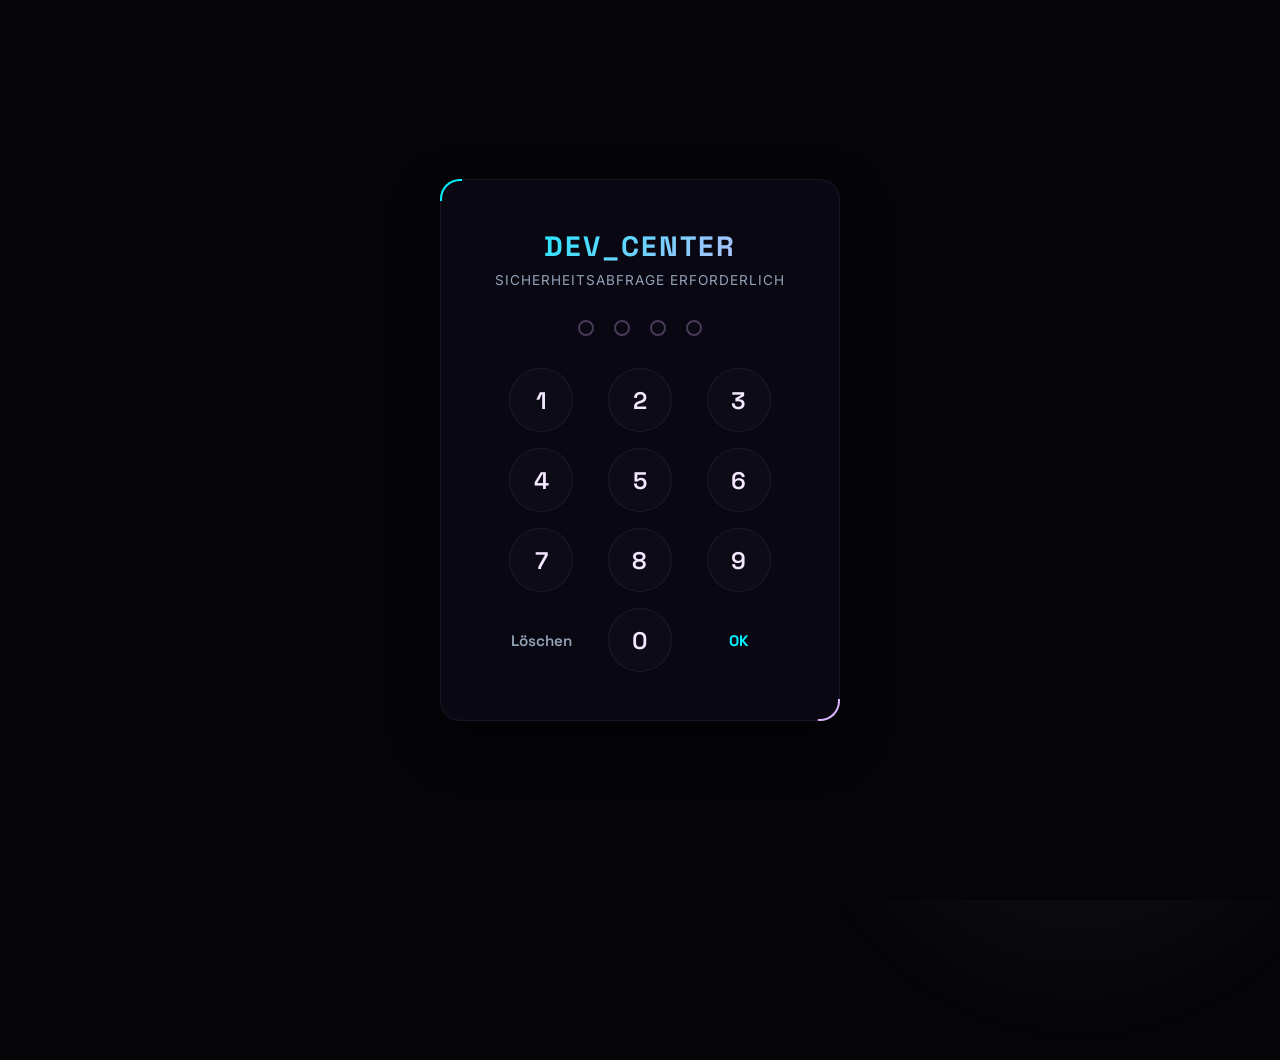
==== commit 9b11a33f: "1 das test" ====
--- a/index.html
+++ b/index.html
@@ -638,11 +638,11 @@
                 <article class="project-card" onclick="openProject('project1')">
                     <div>
                         <div class="card-header">
-                            <div class="project-icon">🧪</div>
-                            <span class="project-status status-setup">Bereit</span>
+                            <div class="project-icon">🧮</div>
+                            <span class="project-status status-active">Aktiv</span>
                         </div>
-                        <h2 class="project-title">Testprojekt #1</h2>
-                        <p class="project-desc">Bereit zum Anlegen. Lege einen Unterordner namens "project1" in deinem Repository an, um dieses Projekt zu starten.</p>
+                        <h2 class="project-title">Fancy Taschenrechner</h2>
+                        <p class="project-desc">Ein stylischer Taschenrechner in Türkis & Lila mit Soundeffekten und einer netten Herz-Taste für gute Laune.</p>
                     </div>
                     <a href="#" class="project-link" onclick="event.preventDefault()">
                         Starten
@@ -767,8 +767,16 @@
         const sound = new SoundEffects();
 
         // --- PASSWORD GATE LOGIC ---
-        const CORRECT_PASSCODE = "4509";
+        const HASHED_PASSCODE = "55c5de31ec754ba40fb1687ff4f4e0d95142f5ca2765c4839b618329190a434b";
         let enteredCode = "";
+
+        // Hilfsfunktion zur Erzeugung eines SHA-256 Hashes im Browser
+        async function sha256(message) {
+            const msgBuffer = new TextEncoder().encode(message);
+            const hashBuffer = await crypto.subtle.digest('SHA-256', msgBuffer);
+            const hashArray = Array.from(new Uint8Array(hashBuffer));
+            return hashArray.map(b => b.toString(16).padStart(2, '0')).join('');
+        }
 
         // Check if user is already unlocked in this session
         window.addEventListener('DOMContentLoaded', () => {
@@ -816,13 +824,16 @@
             }
         }
 
-        function submitPasscode() {
+        async function submitPasscode() {
             if (enteredCode.length < 4) return;
 
             const lockContainer = document.getElementById('lock-container');
             const dots = document.querySelectorAll('.code-dot');
 
-            if (enteredCode === CORRECT_PASSCODE) {
+            // Hash den eingegebenen Code
+            const enteredHash = await sha256(enteredCode);
+
+            if (enteredHash === HASHED_PASSCODE) {
                 // SUCCESS
                 sound.playSuccess();
                 dots.forEach(dot => {
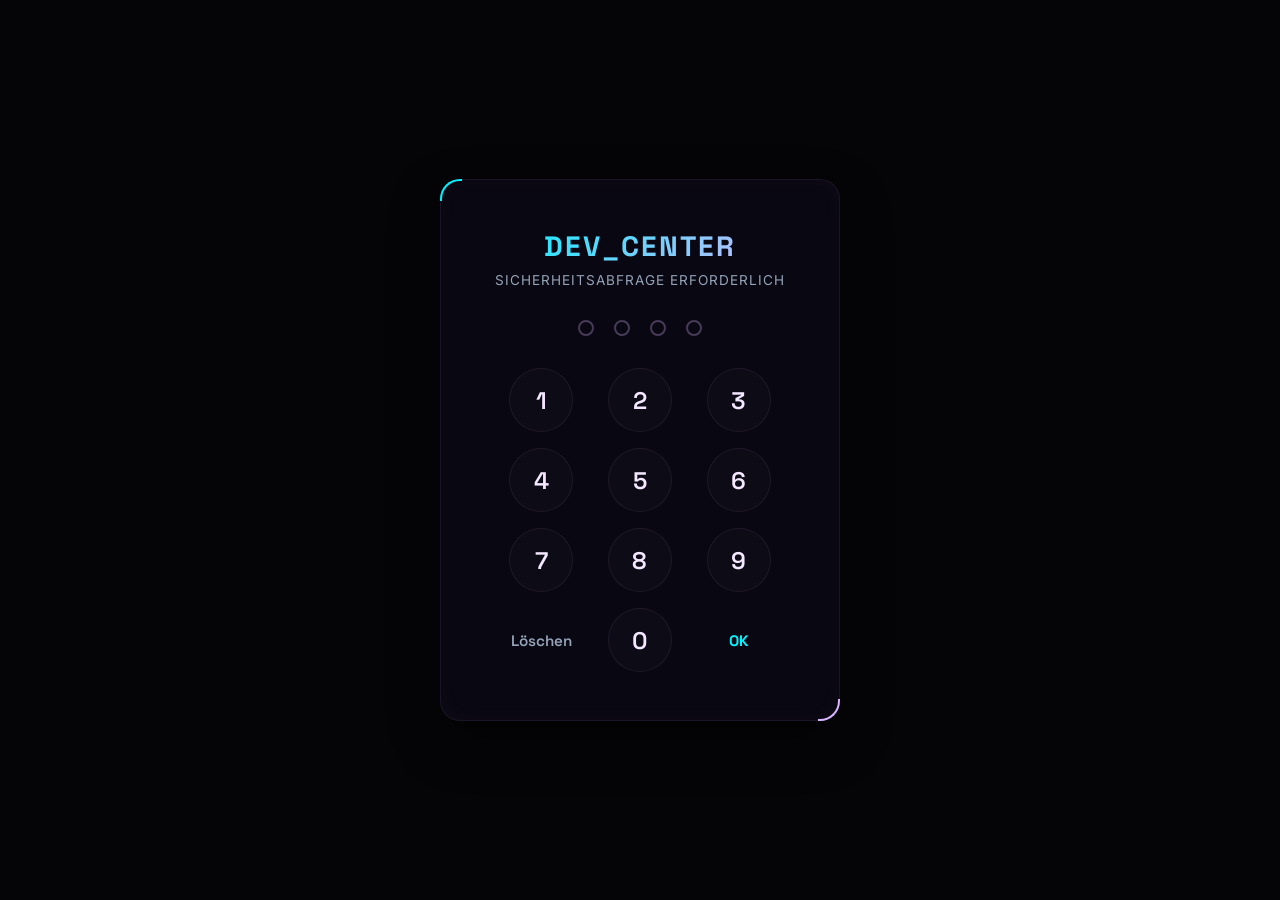
==== commit 3bf20294: "1 1" ====
--- a/index.html
+++ b/index.html
@@ -614,8 +614,7 @@
 
         <main>
             <section class="welcome-hero">
-                <h1>Willkommen in deiner <span>Test-Umgebung</span></h1>
-                <p>Verwalte und teste deine zukünftigen Webprojekte hier. Alle neuen Unterprojekte können unten aufgeführt und direkt im Browser gestartet werden.</p>
+                <h1>Dev <span>Playground</span></h1>
             </section>
 
             <!-- Projects Grid -->
@@ -634,15 +633,15 @@
                     <span class="project-link" style="color: var(--text-secondary);">Aktuelle Ansicht</span>
                 </article>
 
-                <!-- Project Placeholder 1 -->
-                <article class="project-card" onclick="openProject('project1')">
+                <!-- Project 1: MindfulMe -->
+                <article class="project-card" onclick="openProject('mindfulme')">
                     <div>
                         <div class="card-header">
-                            <div class="project-icon">🧮</div>
+                            <div class="project-icon">🧘</div>
                             <span class="project-status status-active">Aktiv</span>
                         </div>
-                        <h2 class="project-title">Fancy Taschenrechner</h2>
-                        <p class="project-desc">Ein stylischer Taschenrechner in Türkis & Lila mit Soundeffekten und einer netten Herz-Taste für gute Laune.</p>
+                        <h2 class="project-title">MindfulMe</h2>
+                        <p class="project-desc">Ein interaktiver Mental-Health-Prototyp im Handy-Format. Enthält Atemübungen, Stimmungstracker und ein Tagebuch.</p>
                     </div>
                     <a href="#" class="project-link" onclick="event.preventDefault()">
                         Starten
@@ -653,15 +652,15 @@
                     </a>
                 </article>
 
-                <!-- Project Placeholder 2 -->
-                <article class="project-card" onclick="openProject('project2')">
+                <!-- Project 2: Nello's Magic Calculator -->
+                <article class="project-card" onclick="openProject('calculator')">
                     <div>
                         <div class="card-header">
-                            <div class="project-icon">⚡</div>
-                            <span class="project-status status-empty">Demnächst</span>
+                            <div class="project-icon">💖</div>
+                            <span class="project-status status-active">Aktiv</span>
                         </div>
-                        <h2 class="project-title">Zukünftiges Projekt</h2>
-                        <p class="project-desc">Bereit für deine nächste Idee. Einfach einen weiteren Ordner im Repository erstellen und hier verknüpfen.</p>
+                        <h2 class="project-title">Nello's Calculator</h2>
+                        <p class="project-desc">Nellos zauberhafter Taschenrechner mit verschiedenen Neon-Themes, Berechnungs-Verlauf und einem schwebenden Herz-Effekt-Knopf.</p>
                     </div>
                     <a href="#" class="project-link" onclick="event.preventDefault()">
                         Starten
@@ -672,42 +671,9 @@
                     </a>
                 </article>
 
-                <!-- How-to Guide for adding new folders -->
-                <section class="guide-box">
-                    <h2>
-                        <svg xmlns="http://www.w3.org/2000/svg" width="18" height="18" viewBox="0 0 24 24" fill="none" stroke="currentColor" stroke-width="2" stroke-linecap="round" stroke-linejoin="round">
-                            <circle cx="12" cy="12" r="10"></circle>
-                            <line x1="12" y1="16" x2="12" y2="12"></line>
-                            <line x1="12" y1="8" x2="12.01" y2="8"></line>
-                        </svg>
-                        Wie füge ich neue Testprojekte hinzu?
-                    </h2>
-                    <ul class="guide-list">
-                        <li class="guide-item">
-                            <span>1.</span>
-                            <span>Erstelle in deinem GitHub-Ordner einen neuen Unterordner (z. B. <code>project1</code>).</span>
-                        </li>
-                        <li class="guide-item">
-                            <span>2.</span>
-                            <span>Erstelle in diesem neuen Ordner eine <code>index.html</code> (das wird die Startseite des Testprojekts).</span>
-                        </li>
-                        <li class="guide-item">
-                            <span>3.</span>
-                            <span>Pushe die Änderungen mit deiner GitHub App. Das Projekt ist dann automatisch unter <code>kaik93-bit.github.io/kai/project1/</code> erreichbar!</span>
-                        </li>
-                        <li class="guide-item" style="margin-top: 1rem; color: var(--purple);">
-                            <span>💡 Tipp:</span>
-                            <span>Wenn du möchtest, dass auch deine Unterordner passwortgeschützt sind, kopiere einfach den Passwort-Teil aus dieser Datei in das Skript der neuen Seite.</span>
-                        </li>
-                    </ul>
-                </section>
-
             </section>
         </main>
-
-        <footer class="db-footer">
-            <p>GitHub Repository: <a href="https://github.com/kaik93-bit/kai" target="_blank">kaik93-bit/kai</a></p>
-        </footer>
+    </section>
     </section>
 
     <!-- SOUND SYNTHESIS FOR BUTTONS -->
@@ -919,10 +885,11 @@
             }, 500);
         }
 
+
         function openProject(folderName) {
             sound.playBeep(600, 0.1);
-            // Navigate to subfolder
-            window.location.href = `./${folderName}/`;
+            // Weiterleitung direkt zur index.html des Unterprojekts
+            window.location.href = `./${folderName}/index.html`;
         }
     </script>
 </body>
